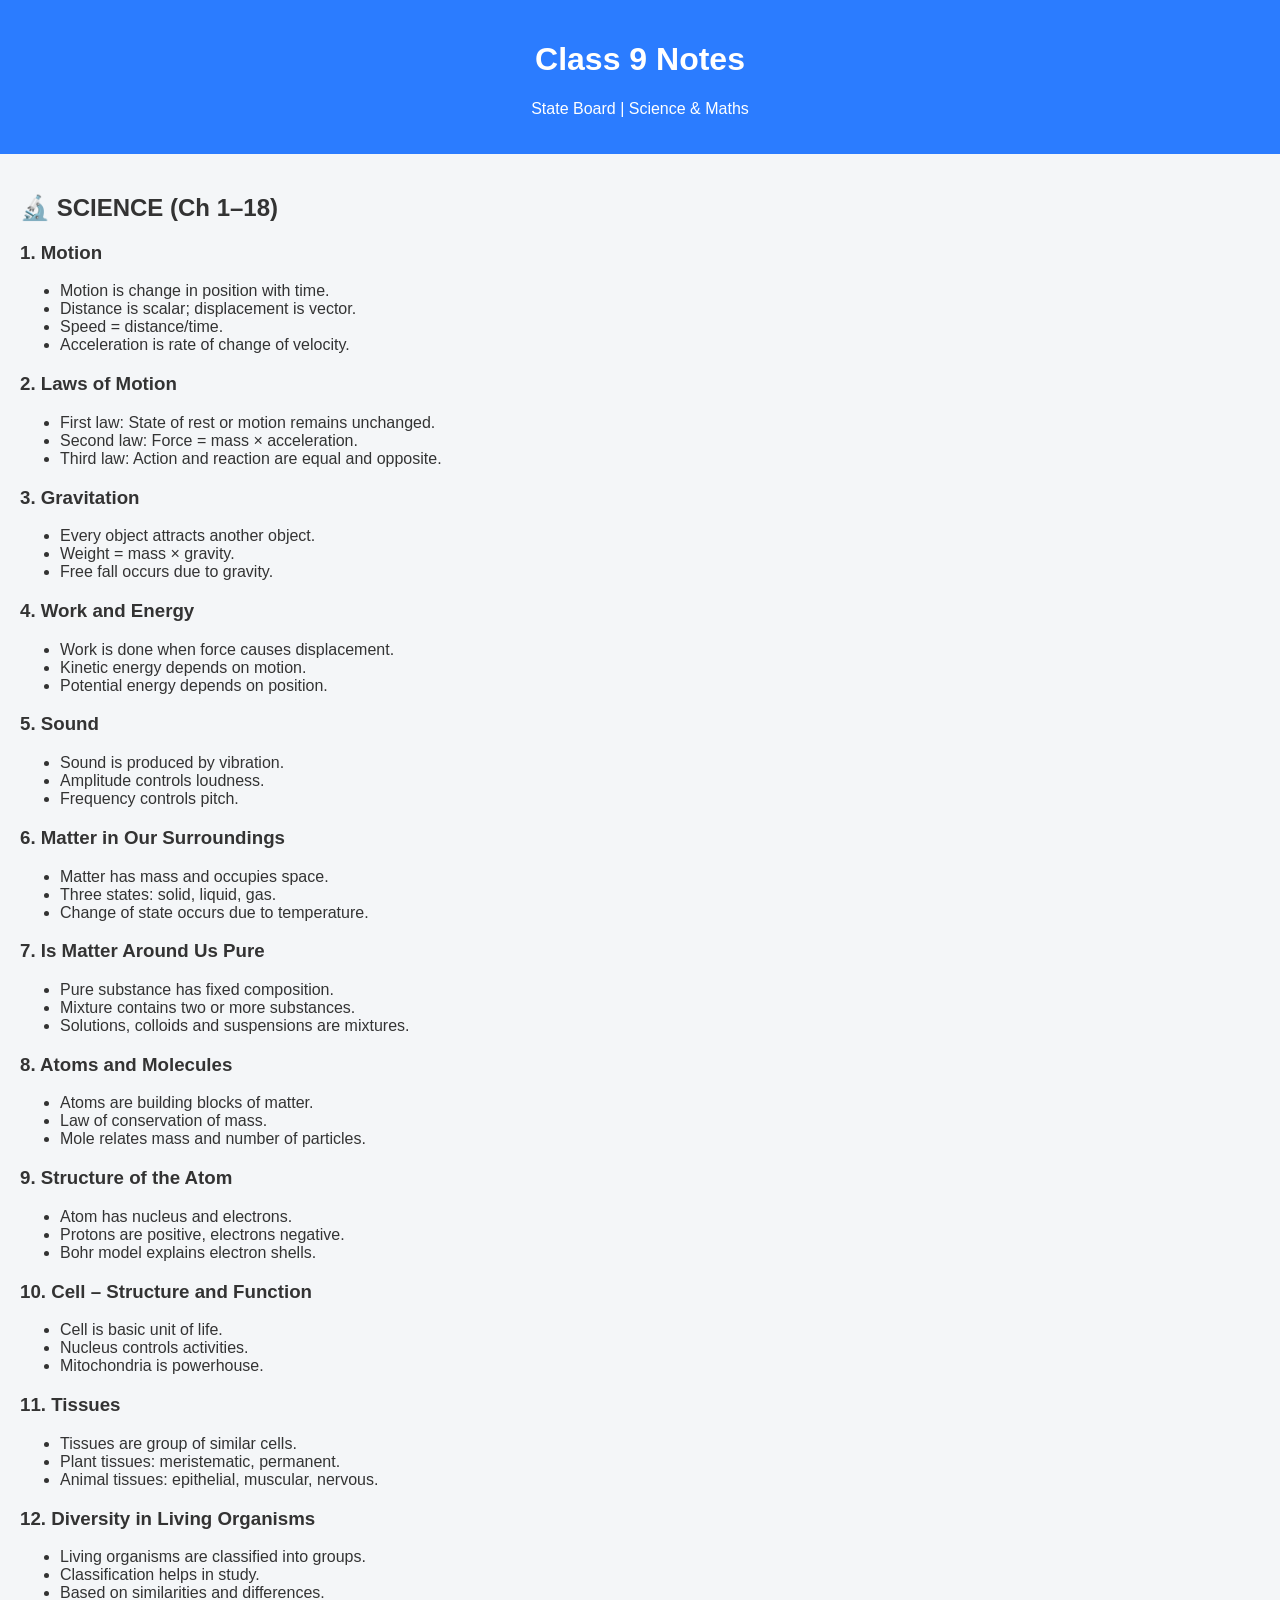
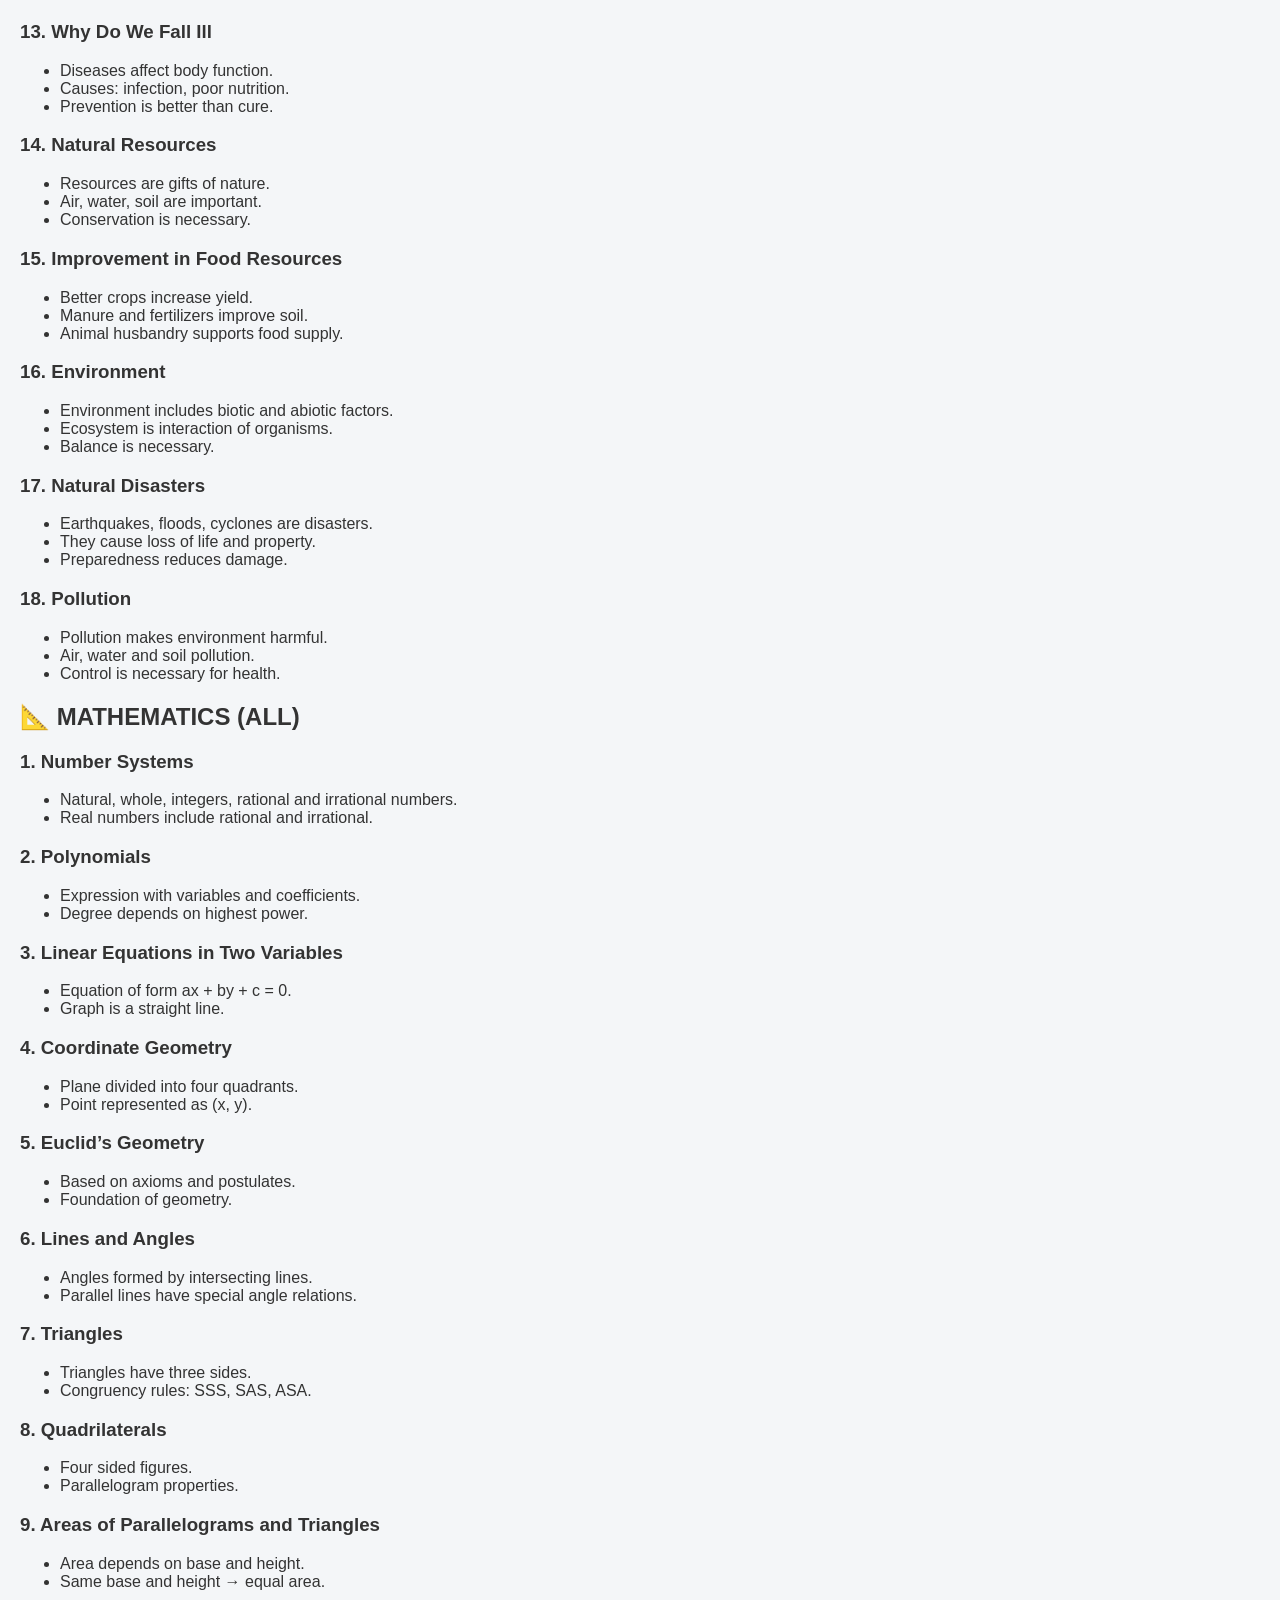
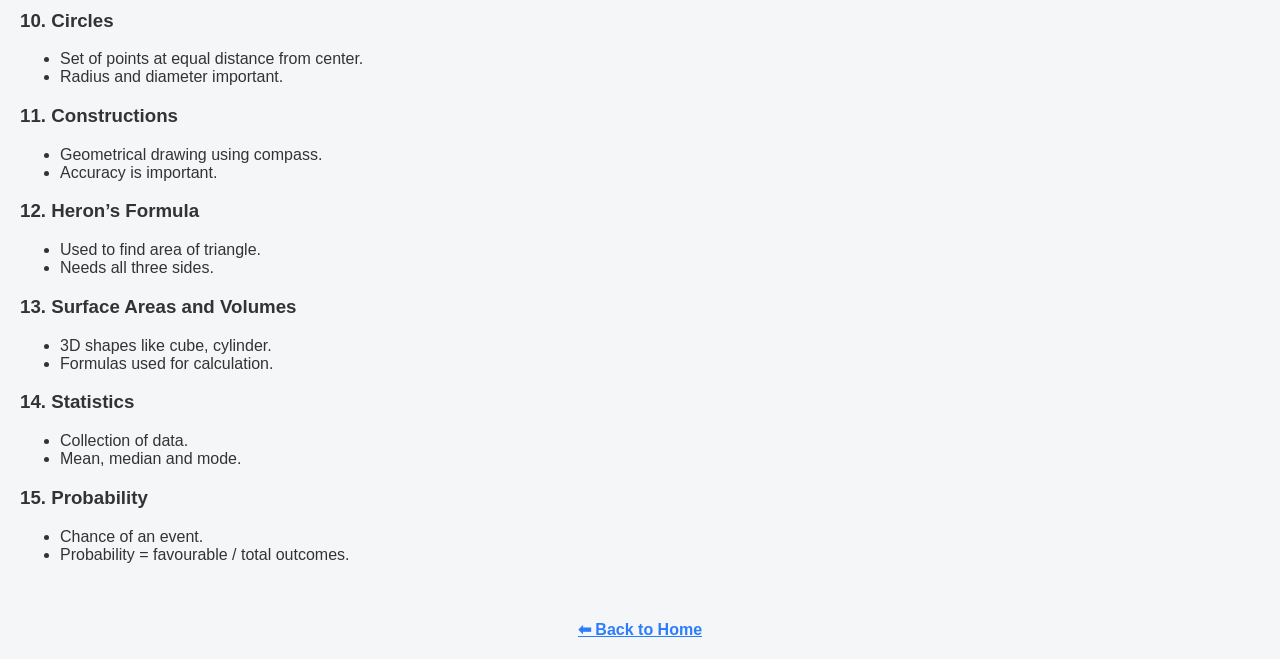
==== notes.html @ e1ae50cf "Create notes.html" ====
<!DOCTYPE html>
<html lang="en">
<head>
<meta charset="UTF-8">
<title>Class 9 Notes</title>
<link rel="stylesheet" href="style.css">
</head>

<body>
<header>
  <h1>Class 9 Notes</h1>
  <p>State Board | Science & Maths</p>
</header>

<main style="padding:20px; text-align:left;">

<!-- ================= SCIENCE ================= -->
<h2>🔬 SCIENCE (Ch 1–18)</h2>

<h3>1. Motion</h3>
<ul>
<li>Motion is change in position with time.</li>
<li>Distance is scalar; displacement is vector.</li>
<li>Speed = distance/time.</li>
<li>Acceleration is rate of change of velocity.</li>
</ul>

<h3>2. Laws of Motion</h3>
<ul>
<li>First law: State of rest or motion remains unchanged.</li>
<li>Second law: Force = mass × acceleration.</li>
<li>Third law: Action and reaction are equal and opposite.</li>
</ul>

<h3>3. Gravitation</h3>
<ul>
<li>Every object attracts another object.</li>
<li>Weight = mass × gravity.</li>
<li>Free fall occurs due to gravity.</li>
</ul>

<h3>4. Work and Energy</h3>
<ul>
<li>Work is done when force causes displacement.</li>
<li>Kinetic energy depends on motion.</li>
<li>Potential energy depends on position.</li>
</ul>

<h3>5. Sound</h3>
<ul>
<li>Sound is produced by vibration.</li>
<li>Amplitude controls loudness.</li>
<li>Frequency controls pitch.</li>
</ul>

<h3>6. Matter in Our Surroundings</h3>
<ul>
<li>Matter has mass and occupies space.</li>
<li>Three states: solid, liquid, gas.</li>
<li>Change of state occurs due to temperature.</li>
</ul>

<h3>7. Is Matter Around Us Pure</h3>
<ul>
<li>Pure substance has fixed composition.</li>
<li>Mixture contains two or more substances.</li>
<li>Solutions, colloids and suspensions are mixtures.</li>
</ul>

<h3>8. Atoms and Molecules</h3>
<ul>
<li>Atoms are building blocks of matter.</li>
<li>Law of conservation of mass.</li>
<li>Mole relates mass and number of particles.</li>
</ul>

<h3>9. Structure of the Atom</h3>
<ul>
<li>Atom has nucleus and electrons.</li>
<li>Protons are positive, electrons negative.</li>
<li>Bohr model explains electron shells.</li>
</ul>

<h3>10. Cell – Structure and Function</h3>
<ul>
<li>Cell is basic unit of life.</li>
<li>Nucleus controls activities.</li>
<li>Mitochondria is powerhouse.</li>
</ul>

<h3>11. Tissues</h3>
<ul>
<li>Tissues are group of similar cells.</li>
<li>Plant tissues: meristematic, permanent.</li>
<li>Animal tissues: epithelial, muscular, nervous.</li>
</ul>

<h3>12. Diversity in Living Organisms</h3>
<ul>
<li>Living organisms are classified into groups.</li>
<li>Classification helps in study.</li>
<li>Based on similarities and differences.</li>
</ul>

<h3>13. Why Do We Fall Ill</h3>
<ul>
<li>Diseases affect body function.</li>
<li>Causes: infection, poor nutrition.</li>
<li>Prevention is better than cure.</li>
</ul>

<h3>14. Natural Resources</h3>
<ul>
<li>Resources are gifts of nature.</li>
<li>Air, water, soil are important.</li>
<li>Conservation is necessary.</li>
</ul>

<h3>15. Improvement in Food Resources</h3>
<ul>
<li>Better crops increase yield.</li>
<li>Manure and fertilizers improve soil.</li>
<li>Animal husbandry supports food supply.</li>
</ul>

<h3>16. Environment</h3>
<ul>
<li>Environment includes biotic and abiotic factors.</li>
<li>Ecosystem is interaction of organisms.</li>
<li>Balance is necessary.</li>
</ul>

<h3>17. Natural Disasters</h3>
<ul>
<li>Earthquakes, floods, cyclones are disasters.</li>
<li>They cause loss of life and property.</li>
<li>Preparedness reduces damage.</li>
</ul>

<h3>18. Pollution</h3>
<ul>
<li>Pollution makes environment harmful.</li>
<li>Air, water and soil pollution.</li>
<li>Control is necessary for health.</li>
</ul>

<!-- ================= MATHS ================= -->
<h2>📐 MATHEMATICS (ALL)</h2>

<h3>1. Number Systems</h3>
<ul>
<li>Natural, whole, integers, rational and irrational numbers.</li>
<li>Real numbers include rational and irrational.</li>
</ul>

<h3>2. Polynomials</h3>
<ul>
<li>Expression with variables and coefficients.</li>
<li>Degree depends on highest power.</li>
</ul>

<h3>3. Linear Equations in Two Variables</h3>
<ul>
<li>Equation of form ax + by + c = 0.</li>
<li>Graph is a straight line.</li>
</ul>

<h3>4. Coordinate Geometry</h3>
<ul>
<li>Plane divided into four quadrants.</li>
<li>Point represented as (x, y).</li>
</ul>

<h3>5. Euclid’s Geometry</h3>
<ul>
<li>Based on axioms and postulates.</li>
<li>Foundation of geometry.</li>
</ul>

<h3>6. Lines and Angles</h3>
<ul>
<li>Angles formed by intersecting lines.</li>
<li>Parallel lines have special angle relations.</li>
</ul>

<h3>7. Triangles</h3>
<ul>
<li>Triangles have three sides.</li>
<li>Congruency rules: SSS, SAS, ASA.</li>
</ul>

<h3>8. Quadrilaterals</h3>
<ul>
<li>Four sided figures.</li>
<li>Parallelogram properties.</li>
</ul>

<h3>9. Areas of Parallelograms and Triangles</h3>
<ul>
<li>Area depends on base and height.</li>
<li>Same base and height → equal area.</li>
</ul>

<h3>10. Circles</h3>
<ul>
<li>Set of points at equal distance from center.</li>
<li>Radius and diameter important.</li>
</ul>

<h3>11. Constructions</h3>
<ul>
<li>Geometrical drawing using compass.</li>
<li>Accuracy is important.</li>
</ul>

<h3>12. Heron’s Formula</h3>
<ul>
<li>Used to find area of triangle.</li>
<li>Needs all three sides.</li>
</ul>

<h3>13. Surface Areas and Volumes</h3>
<ul>
<li>3D shapes like cube, cylinder.</li>
<li>Formulas used for calculation.</li>
</ul>

<h3>14. Statistics</h3>
<ul>
<li>Collection of data.</li>
<li>Mean, median and mode.</li>
</ul>

<h3>15. Probability</h3>
<ul>
<li>Chance of an event.</li>
<li>Probability = favourable / total outcomes.</li>
</ul>

</main>

<a href="index.html" style="display:block;text-align:center;margin:20px;font-weight:bold;color:#2b7cff;">
⬅ Back to Home
</a>

</body>
                                                 </html>
---- style.css ----
body {
  margin: 0;
  font-family: Arial, sans-serif;
  background: #f4f6f8;
  color: #333;
  text-align: center;
}

header {
  background: #2b7cff;
  color: white;
  padding: 20px;
}

.menu {
  display: grid;
  grid-template-columns: 1fr 1fr;
  gap: 15px;
  padding: 20px;
}

.menu a {
  background: white;
  padding: 20px;
  text-decoration: none;
  color: #2b7cff;
  font-size: 18px;
  border-radius: 10px;
  box-shadow: 0 4px 8px rgba(0,0,0,0.1);
}
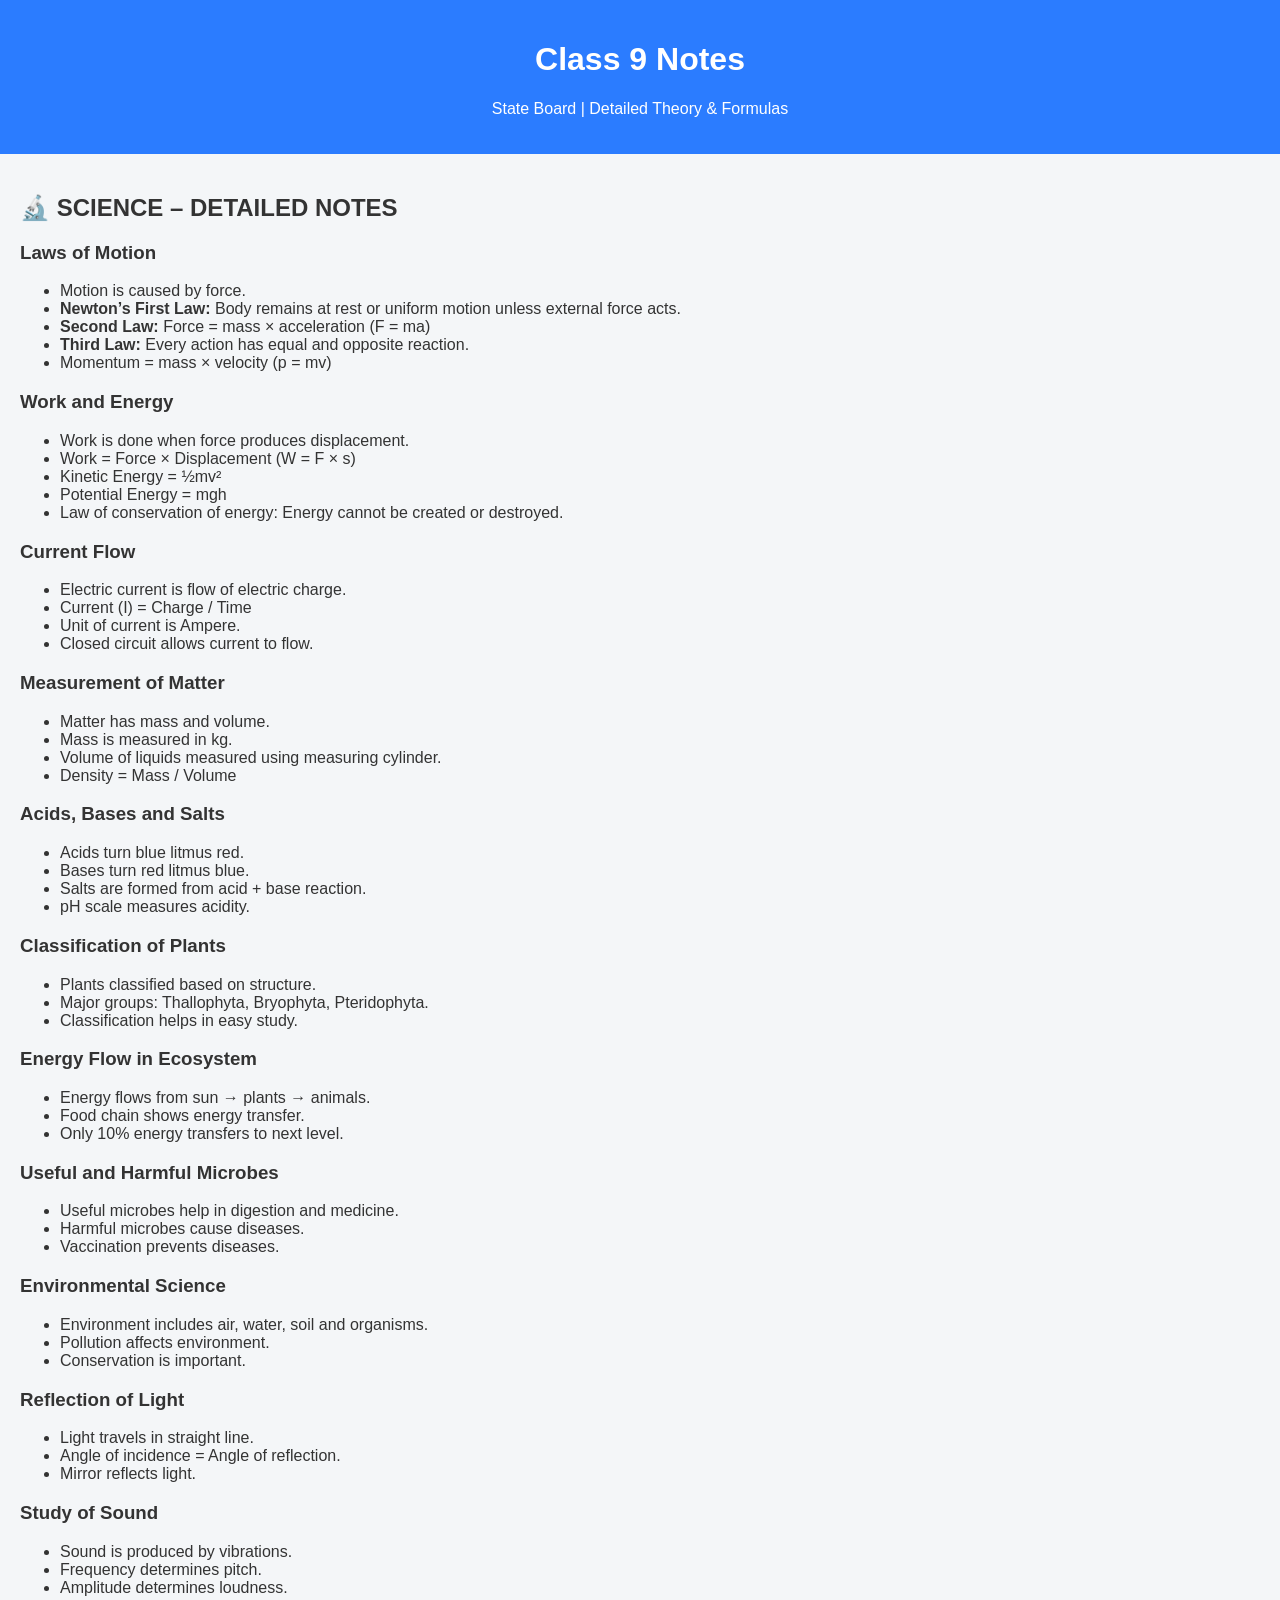
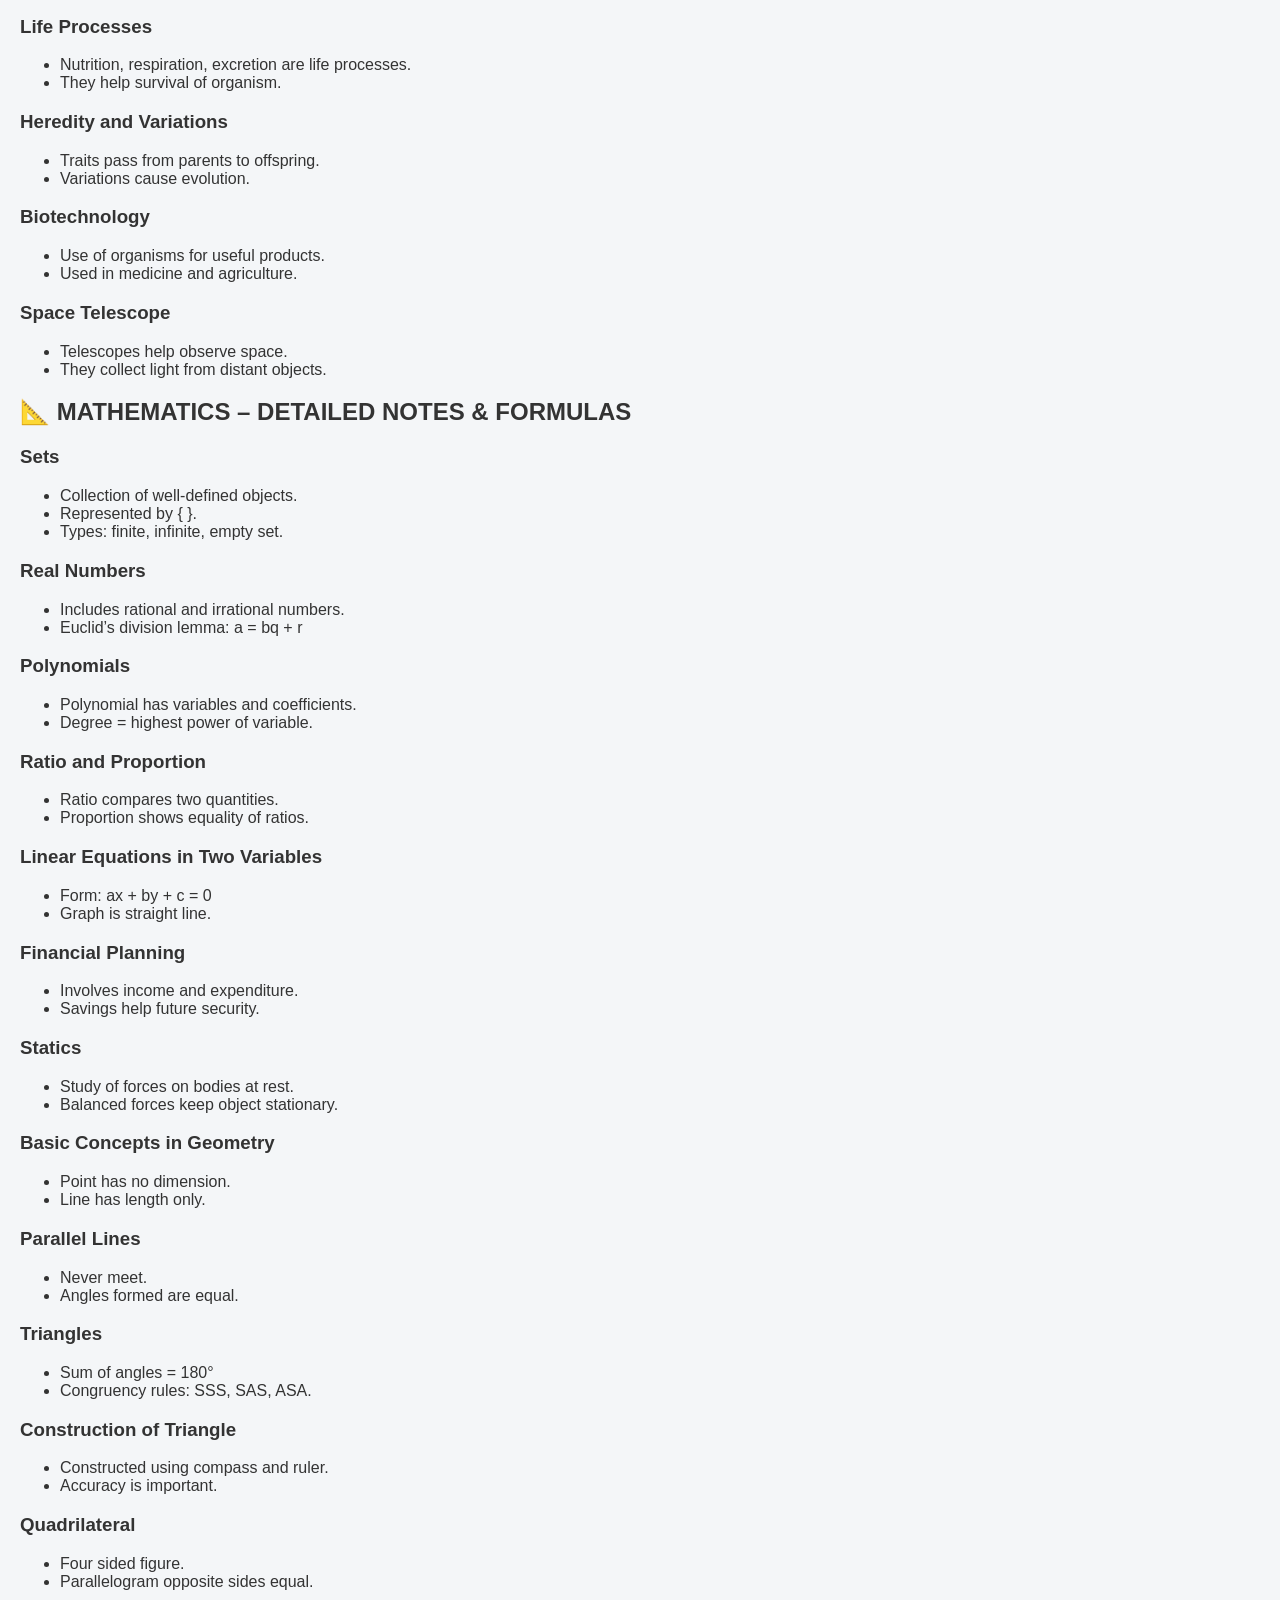
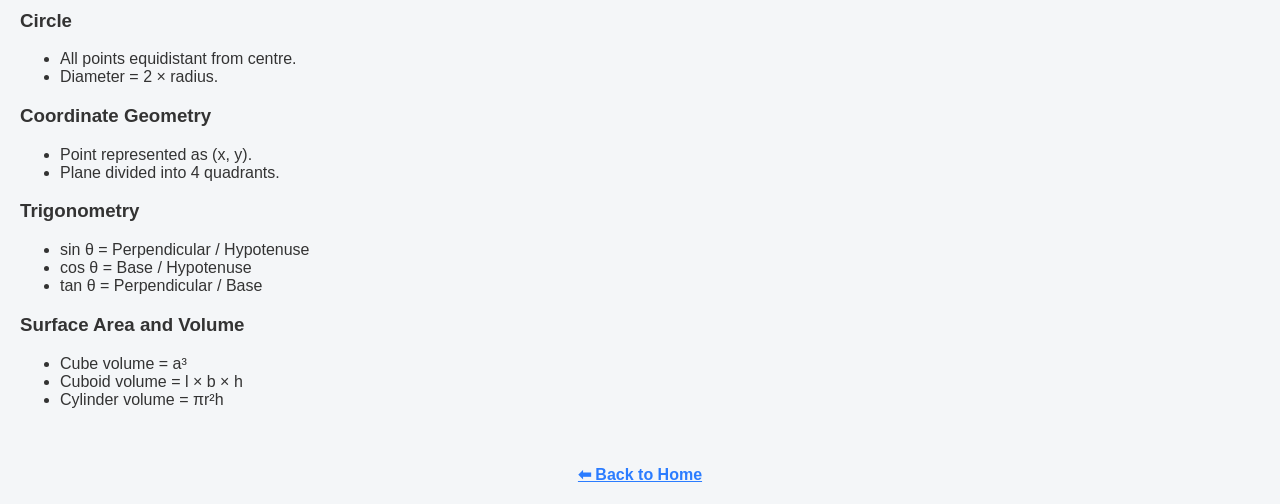
==== commit 711ee4c3: "Update class notes with detailed sections" ====
--- a/notes.html
+++ b/notes.html
@@ -2,239 +2,229 @@
 <html lang="en">
 <head>
 <meta charset="UTF-8">
-<title>Class 9 Notes</title>
+<title>Class 9 Detailed Notes</title>
 <link rel="stylesheet" href="style.css">
 </head>
 
 <body>
 <header>
   <h1>Class 9 Notes</h1>
-  <p>State Board | Science & Maths</p>
+  <p>State Board | Detailed Theory & Formulas</p>
 </header>
 
-<main style="padding:20px; text-align:left;">
+<main style="padding:20px;text-align:left;">
 
 <!-- ================= SCIENCE ================= -->
-<h2>🔬 SCIENCE (Ch 1–18)</h2>
-
-<h3>1. Motion</h3>
-<ul>
-<li>Motion is change in position with time.</li>
-<li>Distance is scalar; displacement is vector.</li>
-<li>Speed = distance/time.</li>
-<li>Acceleration is rate of change of velocity.</li>
-</ul>
-
-<h3>2. Laws of Motion</h3>
-<ul>
-<li>First law: State of rest or motion remains unchanged.</li>
-<li>Second law: Force = mass × acceleration.</li>
-<li>Third law: Action and reaction are equal and opposite.</li>
-</ul>
-
-<h3>3. Gravitation</h3>
-<ul>
-<li>Every object attracts another object.</li>
-<li>Weight = mass × gravity.</li>
-<li>Free fall occurs due to gravity.</li>
-</ul>
-
-<h3>4. Work and Energy</h3>
-<ul>
-<li>Work is done when force causes displacement.</li>
-<li>Kinetic energy depends on motion.</li>
-<li>Potential energy depends on position.</li>
-</ul>
-
-<h3>5. Sound</h3>
-<ul>
-<li>Sound is produced by vibration.</li>
-<li>Amplitude controls loudness.</li>
-<li>Frequency controls pitch.</li>
-</ul>
-
-<h3>6. Matter in Our Surroundings</h3>
-<ul>
-<li>Matter has mass and occupies space.</li>
-<li>Three states: solid, liquid, gas.</li>
-<li>Change of state occurs due to temperature.</li>
-</ul>
-
-<h3>7. Is Matter Around Us Pure</h3>
-<ul>
-<li>Pure substance has fixed composition.</li>
-<li>Mixture contains two or more substances.</li>
-<li>Solutions, colloids and suspensions are mixtures.</li>
-</ul>
-
-<h3>8. Atoms and Molecules</h3>
-<ul>
-<li>Atoms are building blocks of matter.</li>
-<li>Law of conservation of mass.</li>
-<li>Mole relates mass and number of particles.</li>
-</ul>
-
-<h3>9. Structure of the Atom</h3>
-<ul>
-<li>Atom has nucleus and electrons.</li>
-<li>Protons are positive, electrons negative.</li>
-<li>Bohr model explains electron shells.</li>
-</ul>
-
-<h3>10. Cell – Structure and Function</h3>
-<ul>
-<li>Cell is basic unit of life.</li>
-<li>Nucleus controls activities.</li>
-<li>Mitochondria is powerhouse.</li>
-</ul>
-
-<h3>11. Tissues</h3>
-<ul>
-<li>Tissues are group of similar cells.</li>
-<li>Plant tissues: meristematic, permanent.</li>
-<li>Animal tissues: epithelial, muscular, nervous.</li>
-</ul>
-
-<h3>12. Diversity in Living Organisms</h3>
-<ul>
-<li>Living organisms are classified into groups.</li>
-<li>Classification helps in study.</li>
-<li>Based on similarities and differences.</li>
-</ul>
-
-<h3>13. Why Do We Fall Ill</h3>
-<ul>
-<li>Diseases affect body function.</li>
-<li>Causes: infection, poor nutrition.</li>
-<li>Prevention is better than cure.</li>
-</ul>
-
-<h3>14. Natural Resources</h3>
-<ul>
-<li>Resources are gifts of nature.</li>
-<li>Air, water, soil are important.</li>
-<li>Conservation is necessary.</li>
-</ul>
-
-<h3>15. Improvement in Food Resources</h3>
-<ul>
-<li>Better crops increase yield.</li>
-<li>Manure and fertilizers improve soil.</li>
-<li>Animal husbandry supports food supply.</li>
-</ul>
-
-<h3>16. Environment</h3>
-<ul>
-<li>Environment includes biotic and abiotic factors.</li>
-<li>Ecosystem is interaction of organisms.</li>
-<li>Balance is necessary.</li>
-</ul>
-
-<h3>17. Natural Disasters</h3>
-<ul>
-<li>Earthquakes, floods, cyclones are disasters.</li>
-<li>They cause loss of life and property.</li>
-<li>Preparedness reduces damage.</li>
-</ul>
-
-<h3>18. Pollution</h3>
-<ul>
-<li>Pollution makes environment harmful.</li>
-<li>Air, water and soil pollution.</li>
-<li>Control is necessary for health.</li>
+<h2>🔬 SCIENCE – DETAILED NOTES</h2>
+
+<h3>Laws of Motion</h3>
+<ul>
+<li>Motion is caused by force.</li>
+<li><b>Newton’s First Law:</b> Body remains at rest or uniform motion unless external force acts.</li>
+<li><b>Second Law:</b> Force = mass × acceleration (F = ma)</li>
+<li><b>Third Law:</b> Every action has equal and opposite reaction.</li>
+<li>Momentum = mass × velocity (p = mv)</li>
+</ul>
+
+<h3>Work and Energy</h3>
+<ul>
+<li>Work is done when force produces displacement.</li>
+<li>Work = Force × Displacement (W = F × s)</li>
+<li>Kinetic Energy = ½mv²</li>
+<li>Potential Energy = mgh</li>
+<li>Law of conservation of energy: Energy cannot be created or destroyed.</li>
+</ul>
+
+<h3>Current Flow</h3>
+<ul>
+<li>Electric current is flow of electric charge.</li>
+<li>Current (I) = Charge / Time</li>
+<li>Unit of current is Ampere.</li>
+<li>Closed circuit allows current to flow.</li>
+</ul>
+
+<h3>Measurement of Matter</h3>
+<ul>
+<li>Matter has mass and volume.</li>
+<li>Mass is measured in kg.</li>
+<li>Volume of liquids measured using measuring cylinder.</li>
+<li>Density = Mass / Volume</li>
+</ul>
+
+<h3>Acids, Bases and Salts</h3>
+<ul>
+<li>Acids turn blue litmus red.</li>
+<li>Bases turn red litmus blue.</li>
+<li>Salts are formed from acid + base reaction.</li>
+<li>pH scale measures acidity.</li>
+</ul>
+
+<h3>Classification of Plants</h3>
+<ul>
+<li>Plants classified based on structure.</li>
+<li>Major groups: Thallophyta, Bryophyta, Pteridophyta.</li>
+<li>Classification helps in easy study.</li>
+</ul>
+
+<h3>Energy Flow in Ecosystem</h3>
+<ul>
+<li>Energy flows from sun → plants → animals.</li>
+<li>Food chain shows energy transfer.</li>
+<li>Only 10% energy transfers to next level.</li>
+</ul>
+
+<h3>Useful and Harmful Microbes</h3>
+<ul>
+<li>Useful microbes help in digestion and medicine.</li>
+<li>Harmful microbes cause diseases.</li>
+<li>Vaccination prevents diseases.</li>
+</ul>
+
+<h3>Environmental Science</h3>
+<ul>
+<li>Environment includes air, water, soil and organisms.</li>
+<li>Pollution affects environment.</li>
+<li>Conservation is important.</li>
+</ul>
+
+<h3>Reflection of Light</h3>
+<ul>
+<li>Light travels in straight line.</li>
+<li>Angle of incidence = Angle of reflection.</li>
+<li>Mirror reflects light.</li>
+</ul>
+
+<h3>Study of Sound</h3>
+<ul>
+<li>Sound is produced by vibrations.</li>
+<li>Frequency determines pitch.</li>
+<li>Amplitude determines loudness.</li>
+</ul>
+
+<h3>Life Processes</h3>
+<ul>
+<li>Nutrition, respiration, excretion are life processes.</li>
+<li>They help survival of organism.</li>
+</ul>
+
+<h3>Heredity and Variations</h3>
+<ul>
+<li>Traits pass from parents to offspring.</li>
+<li>Variations cause evolution.</li>
+</ul>
+
+<h3>Biotechnology</h3>
+<ul>
+<li>Use of organisms for useful products.</li>
+<li>Used in medicine and agriculture.</li>
+</ul>
+
+<h3>Space Telescope</h3>
+<ul>
+<li>Telescopes help observe space.</li>
+<li>They collect light from distant objects.</li>
 </ul>
 
 <!-- ================= MATHS ================= -->
-<h2>📐 MATHEMATICS (ALL)</h2>
-
-<h3>1. Number Systems</h3>
-<ul>
-<li>Natural, whole, integers, rational and irrational numbers.</li>
-<li>Real numbers include rational and irrational.</li>
-</ul>
-
-<h3>2. Polynomials</h3>
-<ul>
-<li>Expression with variables and coefficients.</li>
-<li>Degree depends on highest power.</li>
-</ul>
-
-<h3>3. Linear Equations in Two Variables</h3>
-<ul>
-<li>Equation of form ax + by + c = 0.</li>
-<li>Graph is a straight line.</li>
-</ul>
-
-<h3>4. Coordinate Geometry</h3>
-<ul>
-<li>Plane divided into four quadrants.</li>
+<h2>📐 MATHEMATICS – DETAILED NOTES & FORMULAS</h2>
+
+<h3>Sets</h3>
+<ul>
+<li>Collection of well-defined objects.</li>
+<li>Represented by { }.</li>
+<li>Types: finite, infinite, empty set.</li>
+</ul>
+
+<h3>Real Numbers</h3>
+<ul>
+<li>Includes rational and irrational numbers.</li>
+<li>Euclid’s division lemma: a = bq + r</li>
+</ul>
+
+<h3>Polynomials</h3>
+<ul>
+<li>Polynomial has variables and coefficients.</li>
+<li>Degree = highest power of variable.</li>
+</ul>
+
+<h3>Ratio and Proportion</h3>
+<ul>
+<li>Ratio compares two quantities.</li>
+<li>Proportion shows equality of ratios.</li>
+</ul>
+
+<h3>Linear Equations in Two Variables</h3>
+<ul>
+<li>Form: ax + by + c = 0</li>
+<li>Graph is straight line.</li>
+</ul>
+
+<h3>Financial Planning</h3>
+<ul>
+<li>Involves income and expenditure.</li>
+<li>Savings help future security.</li>
+</ul>
+
+<h3>Statics</h3>
+<ul>
+<li>Study of forces on bodies at rest.</li>
+<li>Balanced forces keep object stationary.</li>
+</ul>
+
+<h3>Basic Concepts in Geometry</h3>
+<ul>
+<li>Point has no dimension.</li>
+<li>Line has length only.</li>
+</ul>
+
+<h3>Parallel Lines</h3>
+<ul>
+<li>Never meet.</li>
+<li>Angles formed are equal.</li>
+</ul>
+
+<h3>Triangles</h3>
+<ul>
+<li>Sum of angles = 180°</li>
+<li>Congruency rules: SSS, SAS, ASA.</li>
+</ul>
+
+<h3>Construction of Triangle</h3>
+<ul>
+<li>Constructed using compass and ruler.</li>
+<li>Accuracy is important.</li>
+</ul>
+
+<h3>Quadrilateral</h3>
+<ul>
+<li>Four sided figure.</li>
+<li>Parallelogram opposite sides equal.</li>
+</ul>
+
+<h3>Circle</h3>
+<ul>
+<li>All points equidistant from centre.</li>
+<li>Diameter = 2 × radius.</li>
+</ul>
+
+<h3>Coordinate Geometry</h3>
+<ul>
 <li>Point represented as (x, y).</li>
-</ul>
-
-<h3>5. Euclid’s Geometry</h3>
-<ul>
-<li>Based on axioms and postulates.</li>
-<li>Foundation of geometry.</li>
-</ul>
-
-<h3>6. Lines and Angles</h3>
-<ul>
-<li>Angles formed by intersecting lines.</li>
-<li>Parallel lines have special angle relations.</li>
-</ul>
-
-<h3>7. Triangles</h3>
-<ul>
-<li>Triangles have three sides.</li>
-<li>Congruency rules: SSS, SAS, ASA.</li>
-</ul>
-
-<h3>8. Quadrilaterals</h3>
-<ul>
-<li>Four sided figures.</li>
-<li>Parallelogram properties.</li>
-</ul>
-
-<h3>9. Areas of Parallelograms and Triangles</h3>
-<ul>
-<li>Area depends on base and height.</li>
-<li>Same base and height → equal area.</li>
-</ul>
-
-<h3>10. Circles</h3>
-<ul>
-<li>Set of points at equal distance from center.</li>
-<li>Radius and diameter important.</li>
-</ul>
-
-<h3>11. Constructions</h3>
-<ul>
-<li>Geometrical drawing using compass.</li>
-<li>Accuracy is important.</li>
-</ul>
-
-<h3>12. Heron’s Formula</h3>
-<ul>
-<li>Used to find area of triangle.</li>
-<li>Needs all three sides.</li>
-</ul>
-
-<h3>13. Surface Areas and Volumes</h3>
-<ul>
-<li>3D shapes like cube, cylinder.</li>
-<li>Formulas used for calculation.</li>
-</ul>
-
-<h3>14. Statistics</h3>
-<ul>
-<li>Collection of data.</li>
-<li>Mean, median and mode.</li>
-</ul>
-
-<h3>15. Probability</h3>
-<ul>
-<li>Chance of an event.</li>
-<li>Probability = favourable / total outcomes.</li>
+<li>Plane divided into 4 quadrants.</li>
+</ul>
+
+<h3>Trigonometry</h3>
+<ul>
+<li>sin θ = Perpendicular / Hypotenuse</li>
+<li>cos θ = Base / Hypotenuse</li>
+<li>tan θ = Perpendicular / Base</li>
+</ul>
+
+<h3>Surface Area and Volume</h3>
+<ul>
+<li>Cube volume = a³</li>
+<li>Cuboid volume = l × b × h</li>
+<li>Cylinder volume = πr²h</li>
 </ul>
 
 </main>
@@ -244,4 +234,4 @@
 </a>
 
 </body>
-                                                 </html> 
+  </html>
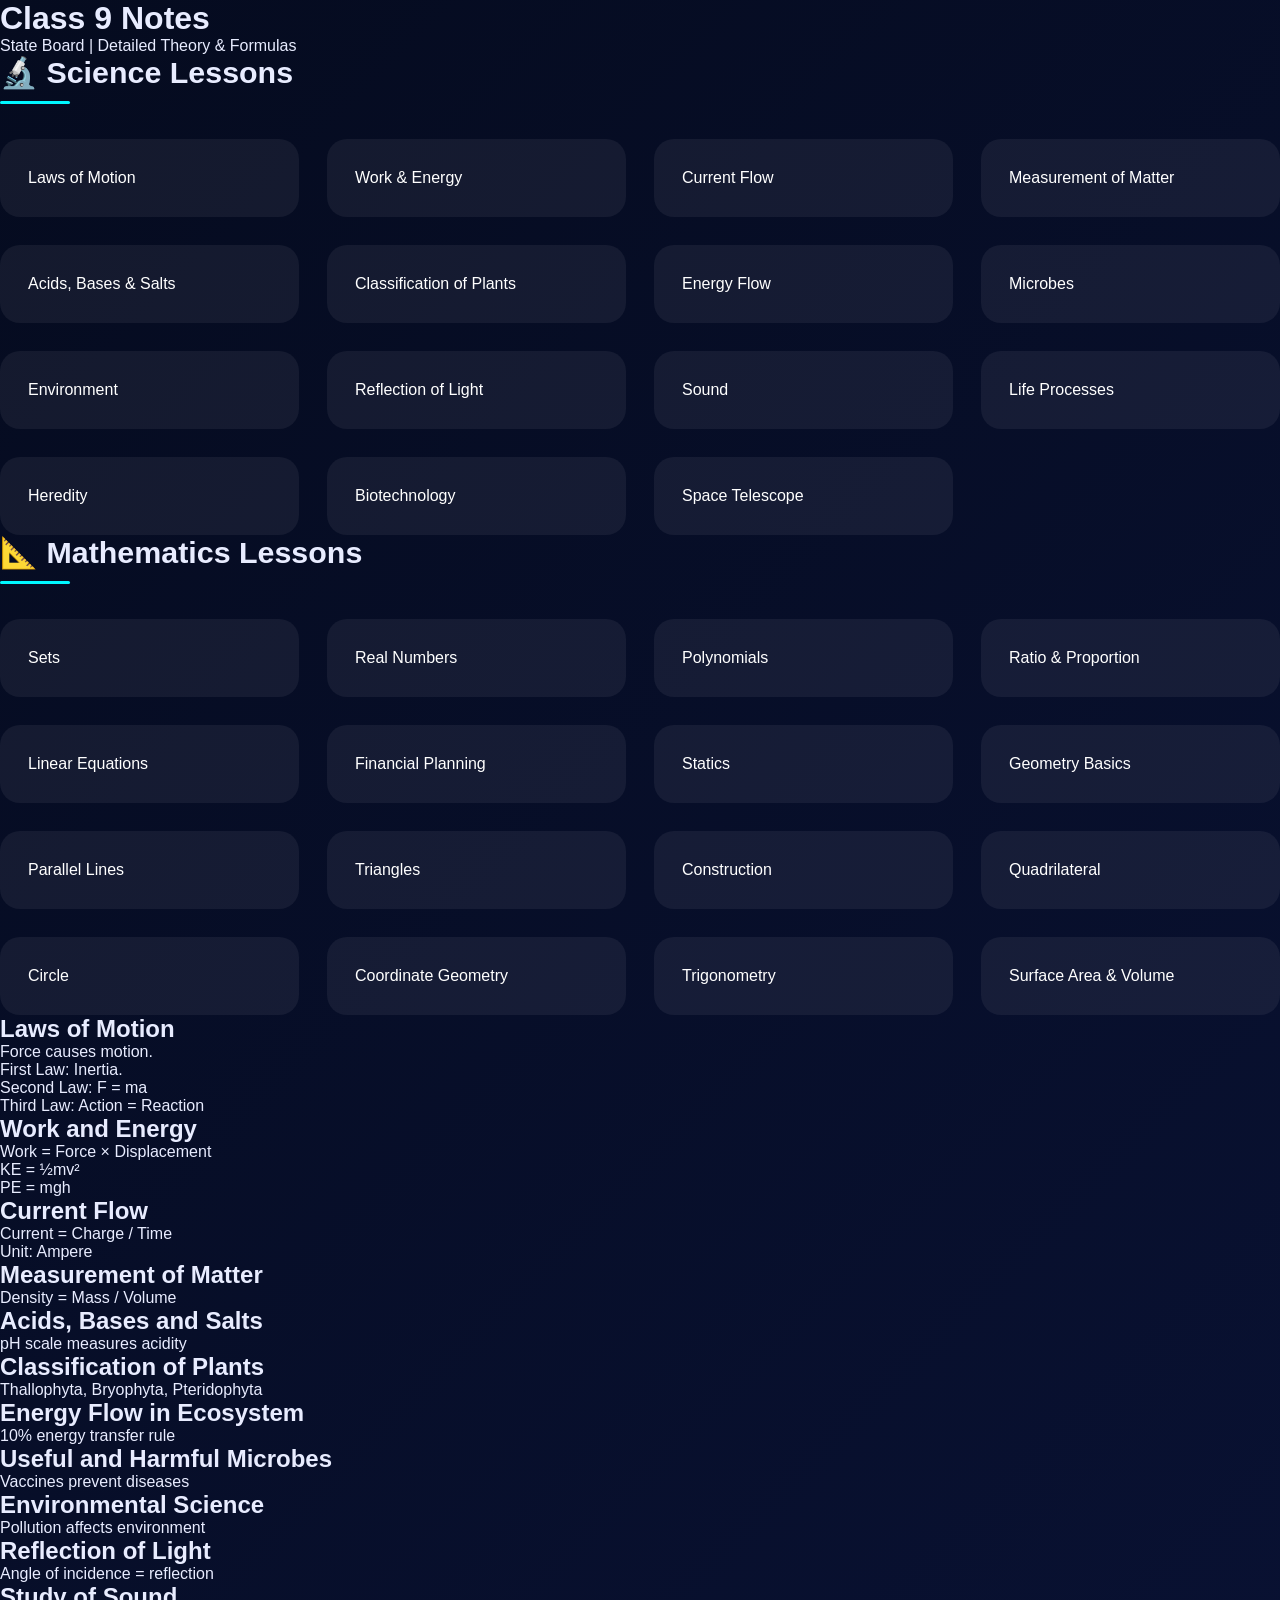
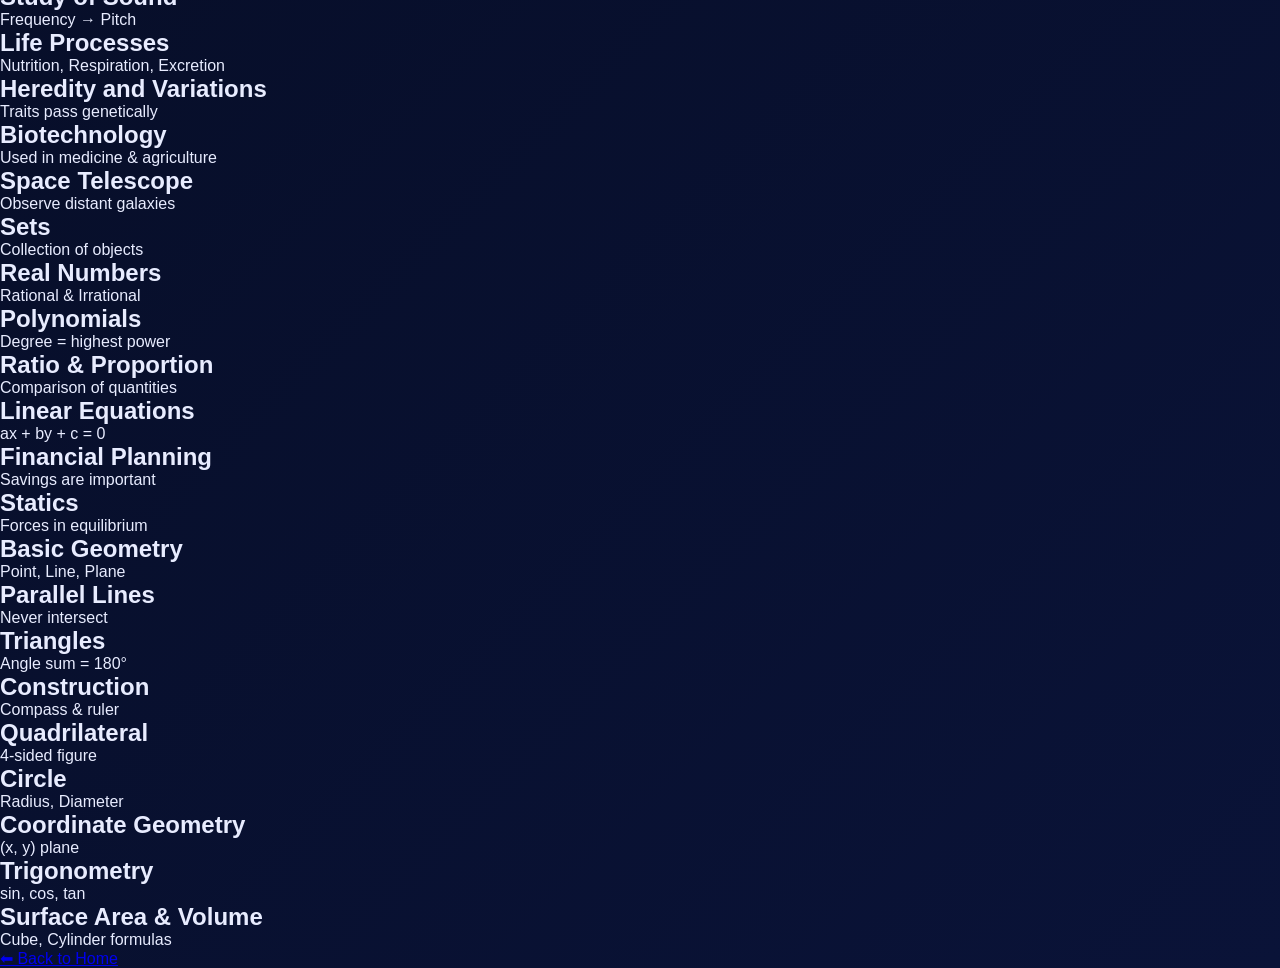
==== commit faeeef79: "Refactor Class 9 Notes structure and headings Updated the structure and headings of the notes, impro" ====
--- a/notes.html
+++ b/notes.html
@@ -1,237 +1,199 @@
 <!DOCTYPE html>
 <html lang="en">
 <head>
-<meta charset="UTF-8">
-<title>Class 9 Detailed Notes</title>
-<link rel="stylesheet" href="style.css">
+  <meta charset="UTF-8">
+  <title>Class 9 Notes</title>
+  <link rel="stylesheet" href="style.css">
 </head>
 
 <body>
+
 <header>
   <h1>Class 9 Notes</h1>
   <p>State Board | Detailed Theory & Formulas</p>
 </header>
 
-<main style="padding:20px;text-align:left;">
+<main>
 
-<!-- ================= SCIENCE ================= -->
-<h2>🔬 SCIENCE – DETAILED NOTES</h2>
+<!-- ================= LESSON BUTTONS ================= -->
 
-<h3>Laws of Motion</h3>
+<h2 class="section-title">🔬 Science Lessons</h2>
+
+<div class="card-grid">
+  <a href="#motion" class="card">Laws of Motion</a>
+  <a href="#energy" class="card">Work & Energy</a>
+  <a href="#current" class="card">Current Flow</a>
+  <a href="#matter" class="card">Measurement of Matter</a>
+  <a href="#acids" class="card">Acids, Bases & Salts</a>
+  <a href="#plants" class="card">Classification of Plants</a>
+  <a href="#ecosystem" class="card">Energy Flow</a>
+  <a href="#microbes" class="card">Microbes</a>
+  <a href="#environment" class="card">Environment</a>
+  <a href="#light" class="card">Reflection of Light</a>
+  <a href="#sound" class="card">Sound</a>
+  <a href="#life" class="card">Life Processes</a>
+  <a href="#heredity" class="card">Heredity</a>
+  <a href="#bio" class="card">Biotechnology</a>
+  <a href="#space" class="card">Space Telescope</a>
+</div>
+
+<h2 class="section-title">📐 Mathematics Lessons</h2>
+
+<div class="card-grid">
+  <a href="#sets" class="card">Sets</a>
+  <a href="#real" class="card">Real Numbers</a>
+  <a href="#poly" class="card">Polynomials</a>
+  <a href="#ratio" class="card">Ratio & Proportion</a>
+  <a href="#linear" class="card">Linear Equations</a>
+  <a href="#finance" class="card">Financial Planning</a>
+  <a href="#statics" class="card">Statics</a>
+  <a href="#geometry" class="card">Geometry Basics</a>
+  <a href="#parallel" class="card">Parallel Lines</a>
+  <a href="#triangles" class="card">Triangles</a>
+  <a href="#construction" class="card">Construction</a>
+  <a href="#quad" class="card">Quadrilateral</a>
+  <a href="#circle" class="card">Circle</a>
+  <a href="#coordinate" class="card">Coordinate Geometry</a>
+  <a href="#trigo" class="card">Trigonometry</a>
+  <a href="#volume" class="card">Surface Area & Volume</a>
+</div>
+
+<!-- ================= SCIENCE CONTENT ================= -->
+
+<h2 id="motion">Laws of Motion</h2>
 <ul>
-<li>Motion is caused by force.</li>
-<li><b>Newton’s First Law:</b> Body remains at rest or uniform motion unless external force acts.</li>
-<li><b>Second Law:</b> Force = mass × acceleration (F = ma)</li>
-<li><b>Third Law:</b> Every action has equal and opposite reaction.</li>
-<li>Momentum = mass × velocity (p = mv)</li>
+  <li>Force causes motion.</li>
+  <li>First Law: Inertia.</li>
+  <li>Second Law: F = ma</li>
+  <li>Third Law: Action = Reaction</li>
 </ul>
 
-<h3>Work and Energy</h3>
+<h2 id="energy">Work and Energy</h2>
 <ul>
-<li>Work is done when force produces displacement.</li>
-<li>Work = Force × Displacement (W = F × s)</li>
-<li>Kinetic Energy = ½mv²</li>
-<li>Potential Energy = mgh</li>
-<li>Law of conservation of energy: Energy cannot be created or destroyed.</li>
+  <li>Work = Force × Displacement</li>
+  <li>KE = ½mv²</li>
+  <li>PE = mgh</li>
 </ul>
 
-<h3>Current Flow</h3>
+<h2 id="current">Current Flow</h2>
 <ul>
-<li>Electric current is flow of electric charge.</li>
-<li>Current (I) = Charge / Time</li>
-<li>Unit of current is Ampere.</li>
-<li>Closed circuit allows current to flow.</li>
+  <li>Current = Charge / Time</li>
+  <li>Unit: Ampere</li>
 </ul>
 
-<h3>Measurement of Matter</h3>
+<h2 id="matter">Measurement of Matter</h2>
 <ul>
-<li>Matter has mass and volume.</li>
-<li>Mass is measured in kg.</li>
-<li>Volume of liquids measured using measuring cylinder.</li>
-<li>Density = Mass / Volume</li>
+  <li>Density = Mass / Volume</li>
 </ul>
 
-<h3>Acids, Bases and Salts</h3>
+<h2 id="acids">Acids, Bases and Salts</h2>
 <ul>
-<li>Acids turn blue litmus red.</li>
-<li>Bases turn red litmus blue.</li>
-<li>Salts are formed from acid + base reaction.</li>
-<li>pH scale measures acidity.</li>
+  <li>pH scale measures acidity</li>
 </ul>
 
-<h3>Classification of Plants</h3>
+<h2 id="plants">Classification of Plants</h2>
 <ul>
-<li>Plants classified based on structure.</li>
-<li>Major groups: Thallophyta, Bryophyta, Pteridophyta.</li>
-<li>Classification helps in easy study.</li>
+  <li>Thallophyta, Bryophyta, Pteridophyta</li>
 </ul>
 
-<h3>Energy Flow in Ecosystem</h3>
+<h2 id="ecosystem">Energy Flow in Ecosystem</h2>
 <ul>
-<li>Energy flows from sun → plants → animals.</li>
-<li>Food chain shows energy transfer.</li>
-<li>Only 10% energy transfers to next level.</li>
+  <li>10% energy transfer rule</li>
 </ul>
 
-<h3>Useful and Harmful Microbes</h3>
+<h2 id="microbes">Useful and Harmful Microbes</h2>
 <ul>
-<li>Useful microbes help in digestion and medicine.</li>
-<li>Harmful microbes cause diseases.</li>
-<li>Vaccination prevents diseases.</li>
+  <li>Vaccines prevent diseases</li>
 </ul>
 
-<h3>Environmental Science</h3>
+<h2 id="environment">Environmental Science</h2>
 <ul>
-<li>Environment includes air, water, soil and organisms.</li>
-<li>Pollution affects environment.</li>
-<li>Conservation is important.</li>
+  <li>Pollution affects environment</li>
 </ul>
 
-<h3>Reflection of Light</h3>
+<h2 id="light">Reflection of Light</h2>
 <ul>
-<li>Light travels in straight line.</li>
-<li>Angle of incidence = Angle of reflection.</li>
-<li>Mirror reflects light.</li>
+  <li>Angle of incidence = reflection</li>
 </ul>
 
-<h3>Study of Sound</h3>
+<h2 id="sound">Study of Sound</h2>
 <ul>
-<li>Sound is produced by vibrations.</li>
-<li>Frequency determines pitch.</li>
-<li>Amplitude determines loudness.</li>
+  <li>Frequency → Pitch</li>
 </ul>
 
-<h3>Life Processes</h3>
+<h2 id="life">Life Processes</h2>
 <ul>
-<li>Nutrition, respiration, excretion are life processes.</li>
-<li>They help survival of organism.</li>
+  <li>Nutrition, Respiration, Excretion</li>
 </ul>
 
-<h3>Heredity and Variations</h3>
+<h2 id="heredity">Heredity and Variations</h2>
 <ul>
-<li>Traits pass from parents to offspring.</li>
-<li>Variations cause evolution.</li>
+  <li>Traits pass genetically</li>
 </ul>
 
-<h3>Biotechnology</h3>
+<h2 id="bio">Biotechnology</h2>
 <ul>
-<li>Use of organisms for useful products.</li>
-<li>Used in medicine and agriculture.</li>
+  <li>Used in medicine & agriculture</li>
 </ul>
 
-<h3>Space Telescope</h3>
+<h2 id="space">Space Telescope</h2>
 <ul>
-<li>Telescopes help observe space.</li>
-<li>They collect light from distant objects.</li>
+  <li>Observe distant galaxies</li>
 </ul>
 
-<!-- ================= MATHS ================= -->
-<h2>📐 MATHEMATICS – DETAILED NOTES & FORMULAS</h2>
+<!-- ================= MATHS CONTENT ================= -->
 
-<h3>Sets</h3>
-<ul>
-<li>Collection of well-defined objects.</li>
-<li>Represented by { }.</li>
-<li>Types: finite, infinite, empty set.</li>
-</ul>
+<h2 id="sets">Sets</h2>
+<ul><li>Collection of objects</li></ul>
 
-<h3>Real Numbers</h3>
-<ul>
-<li>Includes rational and irrational numbers.</li>
-<li>Euclid’s division lemma: a = bq + r</li>
-</ul>
+<h2 id="real">Real Numbers</h2>
+<ul><li>Rational & Irrational</li></ul>
 
-<h3>Polynomials</h3>
-<ul>
-<li>Polynomial has variables and coefficients.</li>
-<li>Degree = highest power of variable.</li>
-</ul>
+<h2 id="poly">Polynomials</h2>
+<ul><li>Degree = highest power</li></ul>
 
-<h3>Ratio and Proportion</h3>
-<ul>
-<li>Ratio compares two quantities.</li>
-<li>Proportion shows equality of ratios.</li>
-</ul>
+<h2 id="ratio">Ratio & Proportion</h2>
+<ul><li>Comparison of quantities</li></ul>
 
-<h3>Linear Equations in Two Variables</h3>
-<ul>
-<li>Form: ax + by + c = 0</li>
-<li>Graph is straight line.</li>
-</ul>
+<h2 id="linear">Linear Equations</h2>
+<ul><li>ax + by + c = 0</li></ul>
 
-<h3>Financial Planning</h3>
-<ul>
-<li>Involves income and expenditure.</li>
-<li>Savings help future security.</li>
-</ul>
+<h2 id="finance">Financial Planning</h2>
+<ul><li>Savings are important</li></ul>
 
-<h3>Statics</h3>
-<ul>
-<li>Study of forces on bodies at rest.</li>
-<li>Balanced forces keep object stationary.</li>
-</ul>
+<h2 id="statics">Statics</h2>
+<ul><li>Forces in equilibrium</li></ul>
 
-<h3>Basic Concepts in Geometry</h3>
-<ul>
-<li>Point has no dimension.</li>
-<li>Line has length only.</li>
-</ul>
+<h2 id="geometry">Basic Geometry</h2>
+<ul><li>Point, Line, Plane</li></ul>
 
-<h3>Parallel Lines</h3>
-<ul>
-<li>Never meet.</li>
-<li>Angles formed are equal.</li>
-</ul>
+<h2 id="parallel">Parallel Lines</h2>
+<ul><li>Never intersect</li></ul>
 
-<h3>Triangles</h3>
-<ul>
-<li>Sum of angles = 180°</li>
-<li>Congruency rules: SSS, SAS, ASA.</li>
-</ul>
+<h2 id="triangles">Triangles</h2>
+<ul><li>Angle sum = 180°</li></ul>
 
-<h3>Construction of Triangle</h3>
-<ul>
-<li>Constructed using compass and ruler.</li>
-<li>Accuracy is important.</li>
-</ul>
+<h2 id="construction">Construction</h2>
+<ul><li>Compass & ruler</li></ul>
 
-<h3>Quadrilateral</h3>
-<ul>
-<li>Four sided figure.</li>
-<li>Parallelogram opposite sides equal.</li>
-</ul>
+<h2 id="quad">Quadrilateral</h2>
+<ul><li>4-sided figure</li></ul>
 
-<h3>Circle</h3>
-<ul>
-<li>All points equidistant from centre.</li>
-<li>Diameter = 2 × radius.</li>
-</ul>
+<h2 id="circle">Circle</h2>
+<ul><li>Radius, Diameter</li></ul>
 
-<h3>Coordinate Geometry</h3>
-<ul>
-<li>Point represented as (x, y).</li>
-<li>Plane divided into 4 quadrants.</li>
-</ul>
+<h2 id="coordinate">Coordinate Geometry</h2>
+<ul><li>(x, y) plane</li></ul>
 
-<h3>Trigonometry</h3>
-<ul>
-<li>sin θ = Perpendicular / Hypotenuse</li>
-<li>cos θ = Base / Hypotenuse</li>
-<li>tan θ = Perpendicular / Base</li>
-</ul>
+<h2 id="trigo">Trigonometry</h2>
+<ul><li>sin, cos, tan</li></ul>
 
-<h3>Surface Area and Volume</h3>
-<ul>
-<li>Cube volume = a³</li>
-<li>Cuboid volume = l × b × h</li>
-<li>Cylinder volume = πr²h</li>
-</ul>
+<h2 id="volume">Surface Area & Volume</h2>
+<ul><li>Cube, Cylinder formulas</li></ul>
 
 </main>
 
-<a href="index.html" style="display:block;text-align:center;margin:20px;font-weight:bold;color:#2b7cff;">
-⬅ Back to Home
-</a>
+<a href="index.html" class="back-btn">⬅ Back to Home</a>
 
 </body>
   </html>
--- a/style.css
+++ b/style.css
@@ -1,30 +1,141 @@
-body {
-  margin: 0;
-  font-family: Arial, sans-serif;
-  background: #f4f6f8;
-  color: #333;
-  text-align: center;
+/* ===== RESET ===== */
+* {
+    margin: 0;
+    padding: 0;
+    box-sizing: border-box;
+    font-family: 'Poppins', sans-serif;
 }
 
-header {
-  background: #2b7cff;
-  color: white;
-  padding: 20px;
+/* ===== BODY ===== */
+body {
+    background: linear-gradient(135deg, #050b1f, #0a1338);
+    color: #e8ecff;
+    min-height: 100vh;
 }
 
-.menu {
-  display: grid;
-  grid-template-columns: 1fr 1fr;
-  gap: 15px;
-  padding: 20px;
+/* ===== HERO SECTION ===== */
+.hero {
+    text-align: center;
+    padding: 90px 20px 70px;
 }
 
-.menu a {
-  background: white;
-  padding: 20px;
-  text-decoration: none;
-  color: #2b7cff;
-  font-size: 18px;
-  border-radius: 10px;
-  box-shadow: 0 4px 8px rgba(0,0,0,0.1);
+.hero h1 {
+    font-size: 2.8rem;
+    font-weight: 700;
+    letter-spacing: 1px;
 }
+
+.hero h1 span {
+    color: #00f7ff;
+}
+
+.hero p {
+    margin-top: 12px;
+    font-size: 1rem;
+    color: #b7c4ff;
+}
+
+/* ===== MAIN CONTAINER ===== */
+.container {
+    max-width: 1100px;
+    margin: auto;
+    padding: 40px 20px 60px;
+}
+
+/* ===== SECTION TITLE ===== */
+.section-title {
+    font-size: 1.9rem;
+    font-weight: 600;
+    margin-bottom: 35px;
+    position: relative;
+}
+
+.section-title::after {
+    content: "";
+    width: 70px;
+    height: 3px;
+    background: #00f7ff;
+    display: block;
+    margin-top: 10px;
+    border-radius: 2px;
+}
+
+/* ===== CARD GRID ===== */
+.card-grid {
+    display: grid;
+    grid-template-columns: repeat(auto-fit, minmax(240px, 1fr));
+    gap: 28px;
+}
+
+/* ===== CARD ===== */
+.card {
+    background: rgba(255, 255, 255, 0.06);
+    border-radius: 20px;
+    padding: 30px 28px;
+    text-decoration: none;
+    color: #ffffff;
+    transition: all 0.45s ease;
+    position: relative;
+    overflow: hidden;
+}
+
+/* Glow border */
+.card::before {
+    content: "";
+    position: absolute;
+    inset: 0;
+    border-radius: 20px;
+    background: linear-gradient(120deg, transparent, rgba(0,247,255,0.35), transparent);
+    opacity: 0;
+    transition: opacity 0.4s ease;
+}
+
+.card:hover::before {
+    opacity: 1;
+}
+
+/* Hover effect */
+.card:hover {
+    transform: translateY(-12px) scale(1.03);
+    box-shadow: 0 0 35px rgba(0, 247, 255, 0.35);
+}
+
+/* Icon */
+.card .icon {
+    font-size: 2.4rem;
+    margin-bottom: 16px;
+}
+
+/* Card title */
+.card h3 {
+    font-size: 1.25rem;
+    font-weight: 600;
+    margin-bottom: 10px;
+}
+
+/* Card text */
+.card p {
+    font-size: 0.95rem;
+    color: #cfd6ff;
+    line-height: 1.5;
+}
+
+/* ===== FOOTER ===== */
+footer {
+    text-align: center;
+    padding: 30px 10px;
+    font-size: 0.85rem;
+    color: #9aa6ff;
+    background: rgba(0,0,0,0.2);
+}
+
+/* ===== MOBILE TUNING ===== */
+@media (max-width: 600px) {
+    .hero h1 {
+        font-size: 2.2rem;
+    }
+
+    .section-title {
+        font-size: 1.6rem;
+    }
+}
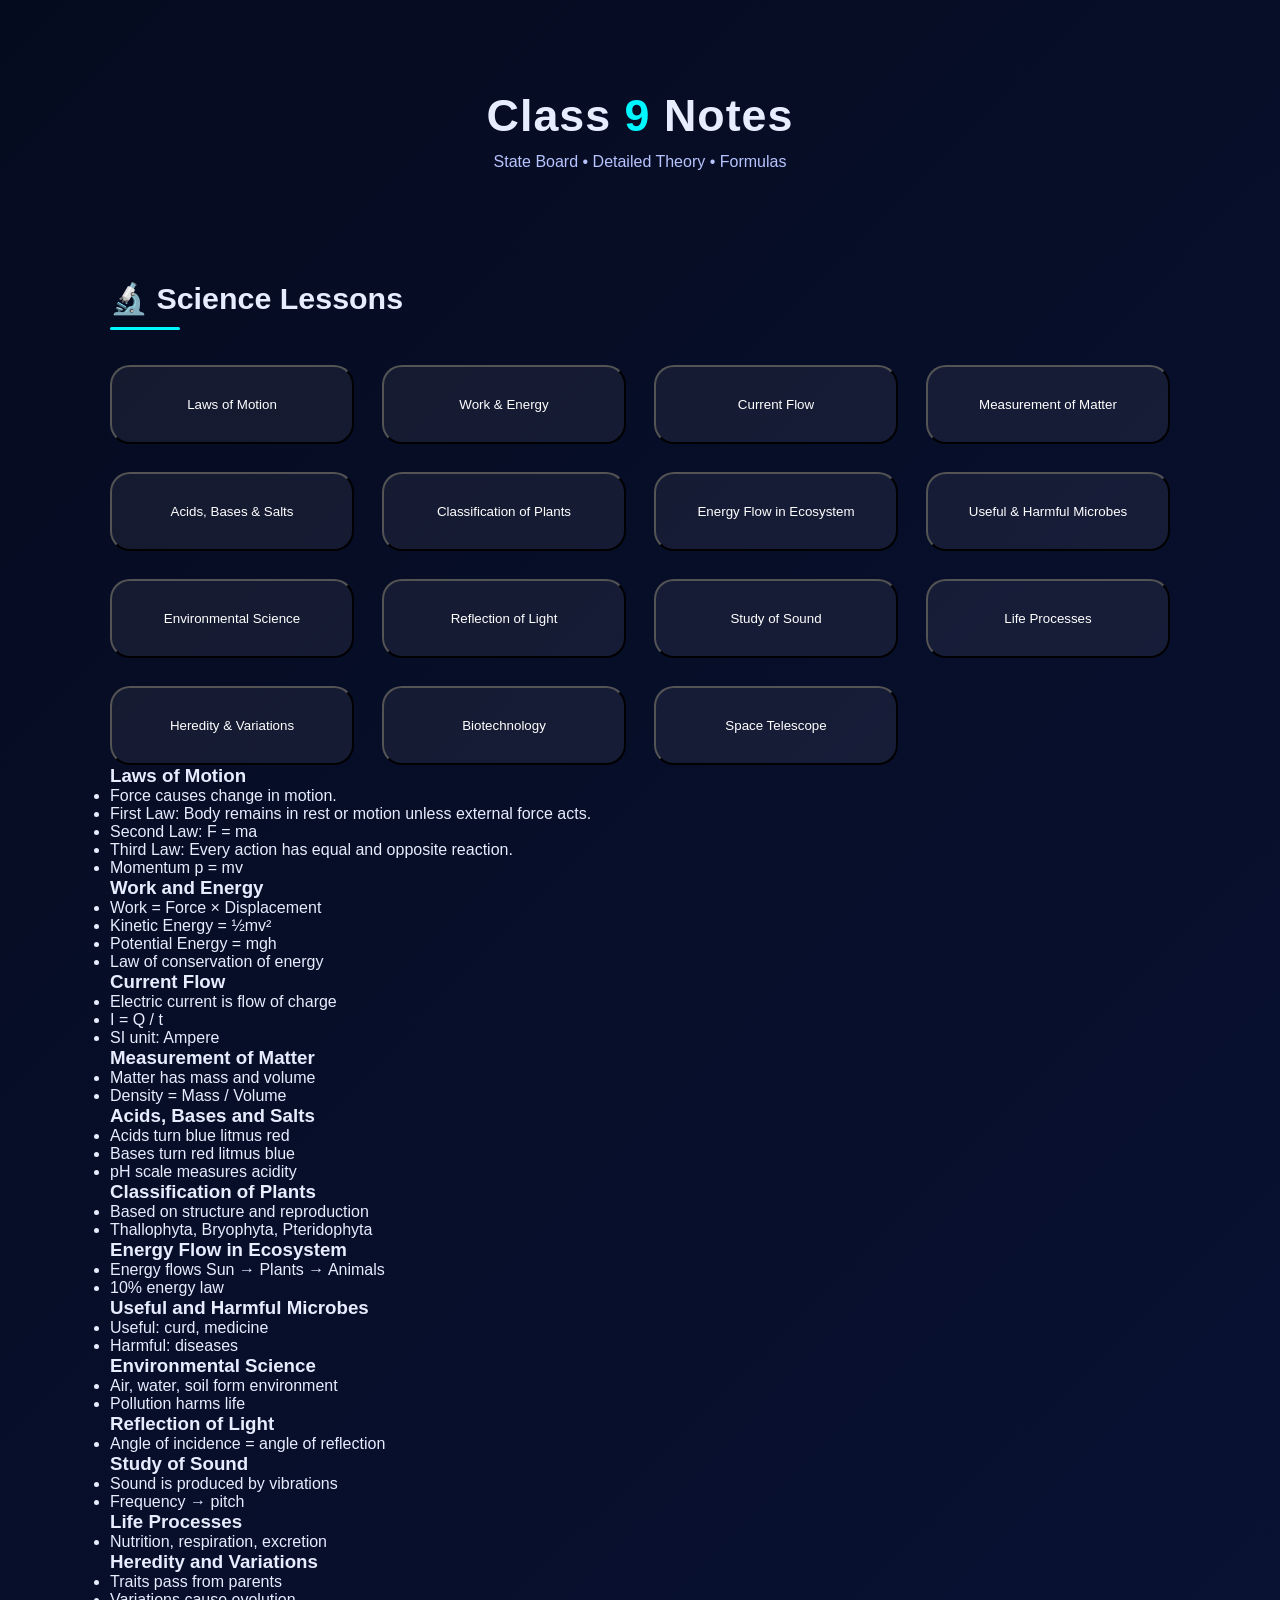
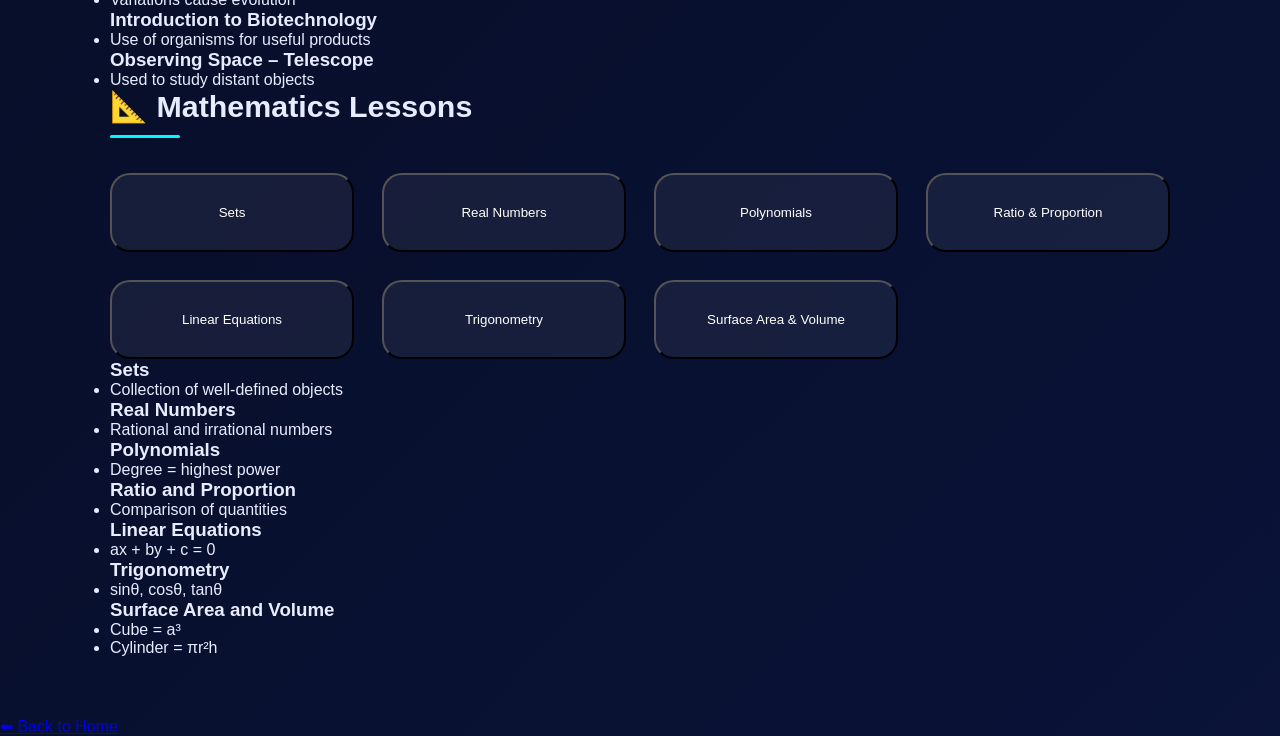
==== commit e395a660: "Refactor Class 9 notes layout and content Updated the structure and content of the Class 9 notes pag" ====
--- a/notes.html
+++ b/notes.html
@@ -3,197 +3,240 @@
 <head>
   <meta charset="UTF-8">
   <title>Class 9 Notes</title>
+  <meta name="viewport" content="width=device-width, initial-scale=1.0">
   <link rel="stylesheet" href="style.css">
 </head>
 
 <body>
 
-<header>
-  <h1>Class 9 Notes</h1>
-  <p>State Board | Detailed Theory & Formulas</p>
+<header class="hero">
+  <h1>Class <span>9</span> Notes</h1>
+  <p>State Board • Detailed Theory • Formulas</p>
 </header>
 
-<main>
-
-<!-- ================= LESSON BUTTONS ================= -->
-
-<h2 class="section-title">🔬 Science Lessons</h2>
-
-<div class="card-grid">
-  <a href="#motion" class="card">Laws of Motion</a>
-  <a href="#energy" class="card">Work & Energy</a>
-  <a href="#current" class="card">Current Flow</a>
-  <a href="#matter" class="card">Measurement of Matter</a>
-  <a href="#acids" class="card">Acids, Bases & Salts</a>
-  <a href="#plants" class="card">Classification of Plants</a>
-  <a href="#ecosystem" class="card">Energy Flow</a>
-  <a href="#microbes" class="card">Microbes</a>
-  <a href="#environment" class="card">Environment</a>
-  <a href="#light" class="card">Reflection of Light</a>
-  <a href="#sound" class="card">Sound</a>
-  <a href="#life" class="card">Life Processes</a>
-  <a href="#heredity" class="card">Heredity</a>
-  <a href="#bio" class="card">Biotechnology</a>
-  <a href="#space" class="card">Space Telescope</a>
-</div>
-
-<h2 class="section-title">📐 Mathematics Lessons</h2>
-
-<div class="card-grid">
-  <a href="#sets" class="card">Sets</a>
-  <a href="#real" class="card">Real Numbers</a>
-  <a href="#poly" class="card">Polynomials</a>
-  <a href="#ratio" class="card">Ratio & Proportion</a>
-  <a href="#linear" class="card">Linear Equations</a>
-  <a href="#finance" class="card">Financial Planning</a>
-  <a href="#statics" class="card">Statics</a>
-  <a href="#geometry" class="card">Geometry Basics</a>
-  <a href="#parallel" class="card">Parallel Lines</a>
-  <a href="#triangles" class="card">Triangles</a>
-  <a href="#construction" class="card">Construction</a>
-  <a href="#quad" class="card">Quadrilateral</a>
-  <a href="#circle" class="card">Circle</a>
-  <a href="#coordinate" class="card">Coordinate Geometry</a>
-  <a href="#trigo" class="card">Trigonometry</a>
-  <a href="#volume" class="card">Surface Area & Volume</a>
-</div>
-
-<!-- ================= SCIENCE CONTENT ================= -->
-
-<h2 id="motion">Laws of Motion</h2>
-<ul>
-  <li>Force causes motion.</li>
-  <li>First Law: Inertia.</li>
-  <li>Second Law: F = ma</li>
-  <li>Third Law: Action = Reaction</li>
-</ul>
-
-<h2 id="energy">Work and Energy</h2>
-<ul>
-  <li>Work = Force × Displacement</li>
-  <li>KE = ½mv²</li>
-  <li>PE = mgh</li>
-</ul>
-
-<h2 id="current">Current Flow</h2>
-<ul>
-  <li>Current = Charge / Time</li>
-  <li>Unit: Ampere</li>
-</ul>
-
-<h2 id="matter">Measurement of Matter</h2>
-<ul>
-  <li>Density = Mass / Volume</li>
-</ul>
-
-<h2 id="acids">Acids, Bases and Salts</h2>
-<ul>
-  <li>pH scale measures acidity</li>
-</ul>
-
-<h2 id="plants">Classification of Plants</h2>
-<ul>
-  <li>Thallophyta, Bryophyta, Pteridophyta</li>
-</ul>
-
-<h2 id="ecosystem">Energy Flow in Ecosystem</h2>
-<ul>
-  <li>10% energy transfer rule</li>
-</ul>
-
-<h2 id="microbes">Useful and Harmful Microbes</h2>
-<ul>
-  <li>Vaccines prevent diseases</li>
-</ul>
-
-<h2 id="environment">Environmental Science</h2>
-<ul>
-  <li>Pollution affects environment</li>
-</ul>
-
-<h2 id="light">Reflection of Light</h2>
-<ul>
-  <li>Angle of incidence = reflection</li>
-</ul>
-
-<h2 id="sound">Study of Sound</h2>
-<ul>
-  <li>Frequency → Pitch</li>
-</ul>
-
-<h2 id="life">Life Processes</h2>
-<ul>
-  <li>Nutrition, Respiration, Excretion</li>
-</ul>
-
-<h2 id="heredity">Heredity and Variations</h2>
-<ul>
-  <li>Traits pass genetically</li>
-</ul>
-
-<h2 id="bio">Biotechnology</h2>
-<ul>
-  <li>Used in medicine & agriculture</li>
-</ul>
-
-<h2 id="space">Space Telescope</h2>
-<ul>
-  <li>Observe distant galaxies</li>
-</ul>
-
-<!-- ================= MATHS CONTENT ================= -->
-
-<h2 id="sets">Sets</h2>
-<ul><li>Collection of objects</li></ul>
-
-<h2 id="real">Real Numbers</h2>
-<ul><li>Rational & Irrational</li></ul>
-
-<h2 id="poly">Polynomials</h2>
-<ul><li>Degree = highest power</li></ul>
-
-<h2 id="ratio">Ratio & Proportion</h2>
-<ul><li>Comparison of quantities</li></ul>
-
-<h2 id="linear">Linear Equations</h2>
-<ul><li>ax + by + c = 0</li></ul>
-
-<h2 id="finance">Financial Planning</h2>
-<ul><li>Savings are important</li></ul>
-
-<h2 id="statics">Statics</h2>
-<ul><li>Forces in equilibrium</li></ul>
-
-<h2 id="geometry">Basic Geometry</h2>
-<ul><li>Point, Line, Plane</li></ul>
-
-<h2 id="parallel">Parallel Lines</h2>
-<ul><li>Never intersect</li></ul>
-
-<h2 id="triangles">Triangles</h2>
-<ul><li>Angle sum = 180°</li></ul>
-
-<h2 id="construction">Construction</h2>
-<ul><li>Compass & ruler</li></ul>
-
-<h2 id="quad">Quadrilateral</h2>
-<ul><li>4-sided figure</li></ul>
-
-<h2 id="circle">Circle</h2>
-<ul><li>Radius, Diameter</li></ul>
-
-<h2 id="coordinate">Coordinate Geometry</h2>
-<ul><li>(x, y) plane</li></ul>
-
-<h2 id="trigo">Trigonometry</h2>
-<ul><li>sin, cos, tan</li></ul>
-
-<h2 id="volume">Surface Area & Volume</h2>
-<ul><li>Cube, Cylinder formulas</li></ul>
+<main class="container">
+
+  <!-- ================= SCIENCE BUTTONS ================= -->
+  <h2 class="section-title">🔬 Science Lessons</h2>
+
+  <div class="card-grid">
+    <button class="card" onclick="showLesson('motion')">Laws of Motion</button>
+    <button class="card" onclick="showLesson('energy')">Work & Energy</button>
+    <button class="card" onclick="showLesson('current')">Current Flow</button>
+    <button class="card" onclick="showLesson('matter')">Measurement of Matter</button>
+    <button class="card" onclick="showLesson('acids')">Acids, Bases & Salts</button>
+    <button class="card" onclick="showLesson('plants')">Classification of Plants</button>
+    <button class="card" onclick="showLesson('ecosystem')">Energy Flow in Ecosystem</button>
+    <button class="card" onclick="showLesson('microbes')">Useful & Harmful Microbes</button>
+    <button class="card" onclick="showLesson('environment')">Environmental Science</button>
+    <button class="card" onclick="showLesson('light')">Reflection of Light</button>
+    <button class="card" onclick="showLesson('sound')">Study of Sound</button>
+    <button class="card" onclick="showLesson('life')">Life Processes</button>
+    <button class="card" onclick="showLesson('heredity')">Heredity & Variations</button>
+    <button class="card" onclick="showLesson('biotech')">Biotechnology</button>
+    <button class="card" onclick="showLesson('space')">Space Telescope</button>
+  </div>
+
+  <!-- ================= SCIENCE CONTENT ================= -->
+
+  <div class="lesson-content" id="motion">
+    <h3>Laws of Motion</h3>
+    <ul>
+      <li>Force causes change in motion.</li>
+      <li>First Law: Body remains in rest or motion unless external force acts.</li>
+      <li>Second Law: F = ma</li>
+      <li>Third Law: Every action has equal and opposite reaction.</li>
+      <li>Momentum p = mv</li>
+    </ul>
+  </div>
+
+  <div class="lesson-content" id="energy">
+    <h3>Work and Energy</h3>
+    <ul>
+      <li>Work = Force × Displacement</li>
+      <li>Kinetic Energy = ½mv²</li>
+      <li>Potential Energy = mgh</li>
+      <li>Law of conservation of energy</li>
+    </ul>
+  </div>
+
+  <div class="lesson-content" id="current">
+    <h3>Current Flow</h3>
+    <ul>
+      <li>Electric current is flow of charge</li>
+      <li>I = Q / t</li>
+      <li>SI unit: Ampere</li>
+    </ul>
+  </div>
+
+  <div class="lesson-content" id="matter">
+    <h3>Measurement of Matter</h3>
+    <ul>
+      <li>Matter has mass and volume</li>
+      <li>Density = Mass / Volume</li>
+    </ul>
+  </div>
+
+  <div class="lesson-content" id="acids">
+    <h3>Acids, Bases and Salts</h3>
+    <ul>
+      <li>Acids turn blue litmus red</li>
+      <li>Bases turn red litmus blue</li>
+      <li>pH scale measures acidity</li>
+    </ul>
+  </div>
+
+  <div class="lesson-content" id="plants">
+    <h3>Classification of Plants</h3>
+    <ul>
+      <li>Based on structure and reproduction</li>
+      <li>Thallophyta, Bryophyta, Pteridophyta</li>
+    </ul>
+  </div>
+
+  <div class="lesson-content" id="ecosystem">
+    <h3>Energy Flow in Ecosystem</h3>
+    <ul>
+      <li>Energy flows Sun → Plants → Animals</li>
+      <li>10% energy law</li>
+    </ul>
+  </div>
+
+  <div class="lesson-content" id="microbes">
+    <h3>Useful and Harmful Microbes</h3>
+    <ul>
+      <li>Useful: curd, medicine</li>
+      <li>Harmful: diseases</li>
+    </ul>
+  </div>
+
+  <div class="lesson-content" id="environment">
+    <h3>Environmental Science</h3>
+    <ul>
+      <li>Air, water, soil form environment</li>
+      <li>Pollution harms life</li>
+    </ul>
+  </div>
+
+  <div class="lesson-content" id="light">
+    <h3>Reflection of Light</h3>
+    <ul>
+      <li>Angle of incidence = angle of reflection</li>
+    </ul>
+  </div>
+
+  <div class="lesson-content" id="sound">
+    <h3>Study of Sound</h3>
+    <ul>
+      <li>Sound is produced by vibrations</li>
+      <li>Frequency → pitch</li>
+    </ul>
+  </div>
+
+  <div class="lesson-content" id="life">
+    <h3>Life Processes</h3>
+    <ul>
+      <li>Nutrition, respiration, excretion</li>
+    </ul>
+  </div>
+
+  <div class="lesson-content" id="heredity">
+    <h3>Heredity and Variations</h3>
+    <ul>
+      <li>Traits pass from parents</li>
+      <li>Variations cause evolution</li>
+    </ul>
+  </div>
+
+  <div class="lesson-content" id="biotech">
+    <h3>Introduction to Biotechnology</h3>
+    <ul>
+      <li>Use of organisms for useful products</li>
+    </ul>
+  </div>
+
+  <div class="lesson-content" id="space">
+    <h3>Observing Space – Telescope</h3>
+    <ul>
+      <li>Used to study distant objects</li>
+    </ul>
+  </div>
+
+  <!-- ================= MATHS ================= -->
+  <h2 class="section-title">📐 Mathematics Lessons</h2>
+
+  <div class="card-grid">
+    <button class="card" onclick="showLesson('sets')">Sets</button>
+    <button class="card" onclick="showLesson('real')">Real Numbers</button>
+    <button class="card" onclick="showLesson('poly')">Polynomials</button>
+    <button class="card" onclick="showLesson('ratio')">Ratio & Proportion</button>
+    <button class="card" onclick="showLesson('linear')">Linear Equations</button>
+    <button class="card" onclick="showLesson('trigo')">Trigonometry</button>
+    <button class="card" onclick="showLesson('surface')">Surface Area & Volume</button>
+  </div>
+
+  <div class="lesson-content" id="sets">
+    <h3>Sets</h3>
+    <ul>
+      <li>Collection of well-defined objects</li>
+    </ul>
+  </div>
+
+  <div class="lesson-content" id="real">
+    <h3>Real Numbers</h3>
+    <ul>
+      <li>Rational and irrational numbers</li>
+    </ul>
+  </div>
+
+  <div class="lesson-content" id="poly">
+    <h3>Polynomials</h3>
+    <ul>
+      <li>Degree = highest power</li>
+    </ul>
+  </div>
+
+  <div class="lesson-content" id="ratio">
+    <h3>Ratio and Proportion</h3>
+    <ul>
+      <li>Comparison of quantities</li>
+    </ul>
+  </div>
+
+  <div class="lesson-content" id="linear">
+    <h3>Linear Equations</h3>
+    <ul>
+      <li>ax + by + c = 0</li>
+    </ul>
+  </div>
+
+  <div class="lesson-content" id="trigo">
+    <h3>Trigonometry</h3>
+    <ul>
+      <li>sinθ, cosθ, tanθ</li>
+    </ul>
+  </div>
+
+  <div class="lesson-content" id="surface">
+    <h3>Surface Area and Volume</h3>
+    <ul>
+      <li>Cube = a³</li>
+      <li>Cylinder = πr²h</li>
+    </ul>
+  </div>
 
 </main>
 
 <a href="index.html" class="back-btn">⬅ Back to Home</a>
+
+<script>
+  function showLesson(id) {
+    const lessons = document.querySelectorAll('.lesson-content');
+    lessons.forEach(l => l.style.display = 'none');
+    document.getElementById(id).style.display = 'block';
+    window.scrollTo({ top: 0, behavior: 'smooth' });
+  }
+</script>
 
 </body>
   </html>
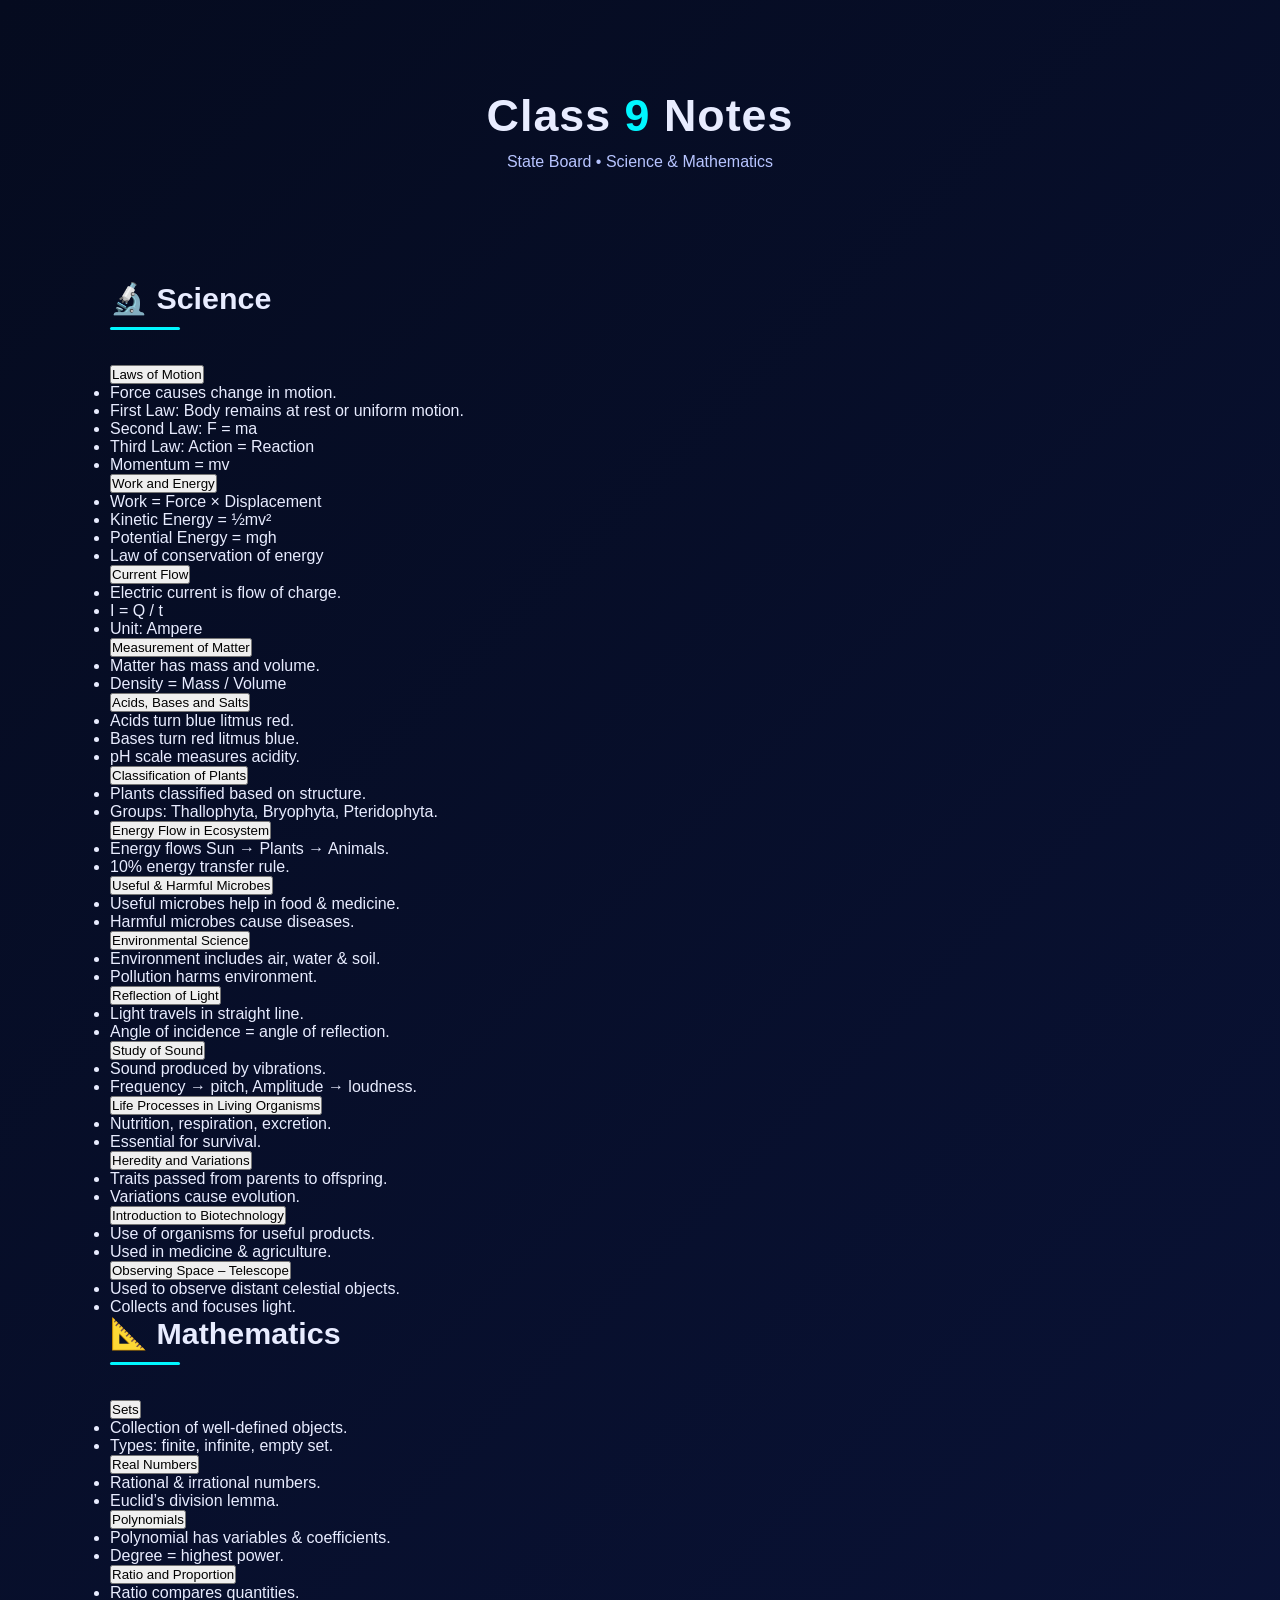
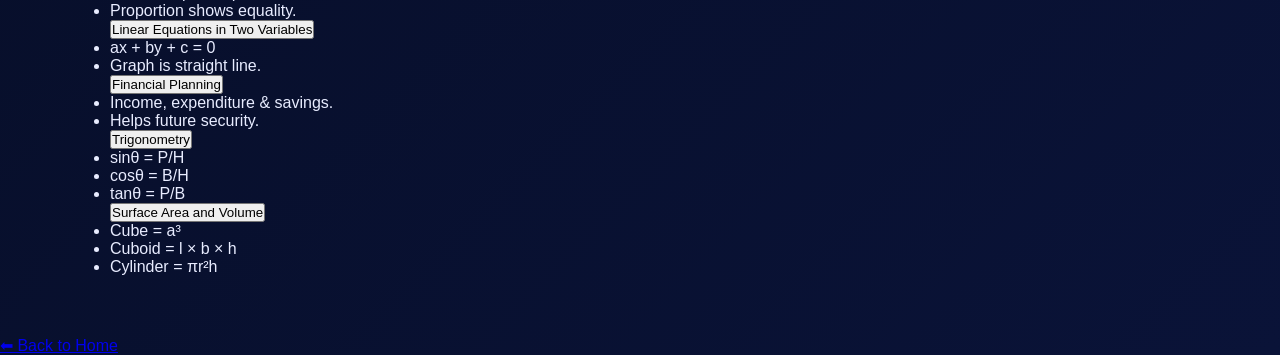
==== commit 6aabf019: "Refactor science and math lesson structure" ====
--- a/notes.html
+++ b/notes.html
@@ -11,232 +11,291 @@
 
 <header class="hero">
   <h1>Class <span>9</span> Notes</h1>
-  <p>State Board • Detailed Theory • Formulas</p>
+  <p>State Board • Science & Mathematics</p>
 </header>
 
 <main class="container">
 
-  <!-- ================= SCIENCE BUTTONS ================= -->
-  <h2 class="section-title">🔬 Science Lessons</h2>
-
-  <div class="card-grid">
-    <button class="card" onclick="showLesson('motion')">Laws of Motion</button>
-    <button class="card" onclick="showLesson('energy')">Work & Energy</button>
-    <button class="card" onclick="showLesson('current')">Current Flow</button>
-    <button class="card" onclick="showLesson('matter')">Measurement of Matter</button>
-    <button class="card" onclick="showLesson('acids')">Acids, Bases & Salts</button>
-    <button class="card" onclick="showLesson('plants')">Classification of Plants</button>
-    <button class="card" onclick="showLesson('ecosystem')">Energy Flow in Ecosystem</button>
-    <button class="card" onclick="showLesson('microbes')">Useful & Harmful Microbes</button>
-    <button class="card" onclick="showLesson('environment')">Environmental Science</button>
-    <button class="card" onclick="showLesson('light')">Reflection of Light</button>
-    <button class="card" onclick="showLesson('sound')">Study of Sound</button>
-    <button class="card" onclick="showLesson('life')">Life Processes</button>
-    <button class="card" onclick="showLesson('heredity')">Heredity & Variations</button>
-    <button class="card" onclick="showLesson('biotech')">Biotechnology</button>
-    <button class="card" onclick="showLesson('space')">Space Telescope</button>
-  </div>
-
-  <!-- ================= SCIENCE CONTENT ================= -->
-
-  <div class="lesson-content" id="motion">
-    <h3>Laws of Motion</h3>
-    <ul>
-      <li>Force causes change in motion.</li>
-      <li>First Law: Body remains in rest or motion unless external force acts.</li>
-      <li>Second Law: F = ma</li>
-      <li>Third Law: Every action has equal and opposite reaction.</li>
-      <li>Momentum p = mv</li>
-    </ul>
-  </div>
-
-  <div class="lesson-content" id="energy">
-    <h3>Work and Energy</h3>
-    <ul>
-      <li>Work = Force × Displacement</li>
-      <li>Kinetic Energy = ½mv²</li>
-      <li>Potential Energy = mgh</li>
-      <li>Law of conservation of energy</li>
-    </ul>
-  </div>
-
-  <div class="lesson-content" id="current">
-    <h3>Current Flow</h3>
-    <ul>
-      <li>Electric current is flow of charge</li>
-      <li>I = Q / t</li>
-      <li>SI unit: Ampere</li>
-    </ul>
-  </div>
-
-  <div class="lesson-content" id="matter">
-    <h3>Measurement of Matter</h3>
-    <ul>
-      <li>Matter has mass and volume</li>
-      <li>Density = Mass / Volume</li>
-    </ul>
-  </div>
-
-  <div class="lesson-content" id="acids">
-    <h3>Acids, Bases and Salts</h3>
-    <ul>
-      <li>Acids turn blue litmus red</li>
-      <li>Bases turn red litmus blue</li>
-      <li>pH scale measures acidity</li>
-    </ul>
-  </div>
-
-  <div class="lesson-content" id="plants">
-    <h3>Classification of Plants</h3>
-    <ul>
-      <li>Based on structure and reproduction</li>
-      <li>Thallophyta, Bryophyta, Pteridophyta</li>
-    </ul>
-  </div>
-
-  <div class="lesson-content" id="ecosystem">
-    <h3>Energy Flow in Ecosystem</h3>
-    <ul>
-      <li>Energy flows Sun → Plants → Animals</li>
-      <li>10% energy law</li>
-    </ul>
-  </div>
-
-  <div class="lesson-content" id="microbes">
-    <h3>Useful and Harmful Microbes</h3>
-    <ul>
-      <li>Useful: curd, medicine</li>
-      <li>Harmful: diseases</li>
-    </ul>
-  </div>
-
-  <div class="lesson-content" id="environment">
-    <h3>Environmental Science</h3>
-    <ul>
-      <li>Air, water, soil form environment</li>
-      <li>Pollution harms life</li>
-    </ul>
-  </div>
-
-  <div class="lesson-content" id="light">
-    <h3>Reflection of Light</h3>
-    <ul>
-      <li>Angle of incidence = angle of reflection</li>
-    </ul>
-  </div>
-
-  <div class="lesson-content" id="sound">
-    <h3>Study of Sound</h3>
-    <ul>
-      <li>Sound is produced by vibrations</li>
-      <li>Frequency → pitch</li>
-    </ul>
-  </div>
-
-  <div class="lesson-content" id="life">
-    <h3>Life Processes</h3>
-    <ul>
-      <li>Nutrition, respiration, excretion</li>
-    </ul>
-  </div>
-
-  <div class="lesson-content" id="heredity">
-    <h3>Heredity and Variations</h3>
-    <ul>
-      <li>Traits pass from parents</li>
-      <li>Variations cause evolution</li>
-    </ul>
-  </div>
-
-  <div class="lesson-content" id="biotech">
-    <h3>Introduction to Biotechnology</h3>
-    <ul>
-      <li>Use of organisms for useful products</li>
-    </ul>
-  </div>
-
-  <div class="lesson-content" id="space">
-    <h3>Observing Space – Telescope</h3>
-    <ul>
-      <li>Used to study distant objects</li>
-    </ul>
-  </div>
-
-  <!-- ================= MATHS ================= -->
-  <h2 class="section-title">📐 Mathematics Lessons</h2>
-
-  <div class="card-grid">
-    <button class="card" onclick="showLesson('sets')">Sets</button>
-    <button class="card" onclick="showLesson('real')">Real Numbers</button>
-    <button class="card" onclick="showLesson('poly')">Polynomials</button>
-    <button class="card" onclick="showLesson('ratio')">Ratio & Proportion</button>
-    <button class="card" onclick="showLesson('linear')">Linear Equations</button>
-    <button class="card" onclick="showLesson('trigo')">Trigonometry</button>
-    <button class="card" onclick="showLesson('surface')">Surface Area & Volume</button>
-  </div>
-
-  <div class="lesson-content" id="sets">
-    <h3>Sets</h3>
-    <ul>
-      <li>Collection of well-defined objects</li>
-    </ul>
-  </div>
-
-  <div class="lesson-content" id="real">
-    <h3>Real Numbers</h3>
-    <ul>
-      <li>Rational and irrational numbers</li>
-    </ul>
-  </div>
-
-  <div class="lesson-content" id="poly">
-    <h3>Polynomials</h3>
-    <ul>
-      <li>Degree = highest power</li>
-    </ul>
-  </div>
-
-  <div class="lesson-content" id="ratio">
-    <h3>Ratio and Proportion</h3>
-    <ul>
-      <li>Comparison of quantities</li>
-    </ul>
-  </div>
-
-  <div class="lesson-content" id="linear">
-    <h3>Linear Equations</h3>
-    <ul>
-      <li>ax + by + c = 0</li>
-    </ul>
-  </div>
-
-  <div class="lesson-content" id="trigo">
-    <h3>Trigonometry</h3>
-    <ul>
-      <li>sinθ, cosθ, tanθ</li>
-    </ul>
-  </div>
-
-  <div class="lesson-content" id="surface">
-    <h3>Surface Area and Volume</h3>
-    <ul>
-      <li>Cube = a³</li>
-      <li>Cylinder = πr²h</li>
-    </ul>
-  </div>
+<!-- ================= SCIENCE ================= -->
+<h2 class="section-title">🔬 Science</h2>
+
+<div class="accordion">
+
+  <!-- 1 -->
+  <div class="item">
+    <button class="lesson-btn" onclick="toggle(this)">Laws of Motion</button>
+    <div class="lesson-notes">
+      <ul>
+        <li>Force causes change in motion.</li>
+        <li>First Law: Body remains at rest or uniform motion.</li>
+        <li>Second Law: F = ma</li>
+        <li>Third Law: Action = Reaction</li>
+        <li>Momentum = mv</li>
+      </ul>
+    </div>
+  </div>
+
+  <!-- 2 -->
+  <div class="item">
+    <button class="lesson-btn" onclick="toggle(this)">Work and Energy</button>
+    <div class="lesson-notes">
+      <ul>
+        <li>Work = Force × Displacement</li>
+        <li>Kinetic Energy = ½mv²</li>
+        <li>Potential Energy = mgh</li>
+        <li>Law of conservation of energy</li>
+      </ul>
+    </div>
+  </div>
+
+  <!-- 3 -->
+  <div class="item">
+    <button class="lesson-btn" onclick="toggle(this)">Current Flow</button>
+    <div class="lesson-notes">
+      <ul>
+        <li>Electric current is flow of charge.</li>
+        <li>I = Q / t</li>
+        <li>Unit: Ampere</li>
+      </ul>
+    </div>
+  </div>
+
+  <!-- 4 -->
+  <div class="item">
+    <button class="lesson-btn" onclick="toggle(this)">Measurement of Matter</button>
+    <div class="lesson-notes">
+      <ul>
+        <li>Matter has mass and volume.</li>
+        <li>Density = Mass / Volume</li>
+      </ul>
+    </div>
+  </div>
+
+  <!-- 5 -->
+  <div class="item">
+    <button class="lesson-btn" onclick="toggle(this)">Acids, Bases and Salts</button>
+    <div class="lesson-notes">
+      <ul>
+        <li>Acids turn blue litmus red.</li>
+        <li>Bases turn red litmus blue.</li>
+        <li>pH scale measures acidity.</li>
+      </ul>
+    </div>
+  </div>
+
+  <!-- 6 -->
+  <div class="item">
+    <button class="lesson-btn" onclick="toggle(this)">Classification of Plants</button>
+    <div class="lesson-notes">
+      <ul>
+        <li>Plants classified based on structure.</li>
+        <li>Groups: Thallophyta, Bryophyta, Pteridophyta.</li>
+      </ul>
+    </div>
+  </div>
+
+  <!-- 7 -->
+  <div class="item">
+    <button class="lesson-btn" onclick="toggle(this)">Energy Flow in Ecosystem</button>
+    <div class="lesson-notes">
+      <ul>
+        <li>Energy flows Sun → Plants → Animals.</li>
+        <li>10% energy transfer rule.</li>
+      </ul>
+    </div>
+  </div>
+
+  <!-- 8 -->
+  <div class="item">
+    <button class="lesson-btn" onclick="toggle(this)">Useful & Harmful Microbes</button>
+    <div class="lesson-notes">
+      <ul>
+        <li>Useful microbes help in food & medicine.</li>
+        <li>Harmful microbes cause diseases.</li>
+      </ul>
+    </div>
+  </div>
+
+  <!-- 9 -->
+  <div class="item">
+    <button class="lesson-btn" onclick="toggle(this)">Environmental Science</button>
+    <div class="lesson-notes">
+      <ul>
+        <li>Environment includes air, water & soil.</li>
+        <li>Pollution harms environment.</li>
+      </ul>
+    </div>
+  </div>
+
+  <!-- 10 -->
+  <div class="item">
+    <button class="lesson-btn" onclick="toggle(this)">Reflection of Light</button>
+    <div class="lesson-notes">
+      <ul>
+        <li>Light travels in straight line.</li>
+        <li>Angle of incidence = angle of reflection.</li>
+      </ul>
+    </div>
+  </div>
+
+  <!-- 11 -->
+  <div class="item">
+    <button class="lesson-btn" onclick="toggle(this)">Study of Sound</button>
+    <div class="lesson-notes">
+      <ul>
+        <li>Sound produced by vibrations.</li>
+        <li>Frequency → pitch, Amplitude → loudness.</li>
+      </ul>
+    </div>
+  </div>
+
+  <!-- 12 -->
+  <div class="item">
+    <button class="lesson-btn" onclick="toggle(this)">Life Processes in Living Organisms</button>
+    <div class="lesson-notes">
+      <ul>
+        <li>Nutrition, respiration, excretion.</li>
+        <li>Essential for survival.</li>
+      </ul>
+    </div>
+  </div>
+
+  <!-- 13 -->
+  <div class="item">
+    <button class="lesson-btn" onclick="toggle(this)">Heredity and Variations</button>
+    <div class="lesson-notes">
+      <ul>
+        <li>Traits passed from parents to offspring.</li>
+        <li>Variations cause evolution.</li>
+      </ul>
+    </div>
+  </div>
+
+  <!-- 14 -->
+  <div class="item">
+    <button class="lesson-btn" onclick="toggle(this)">Introduction to Biotechnology</button>
+    <div class="lesson-notes">
+      <ul>
+        <li>Use of organisms for useful products.</li>
+        <li>Used in medicine & agriculture.</li>
+      </ul>
+    </div>
+  </div>
+
+  <!-- 15 -->
+  <div class="item">
+    <button class="lesson-btn" onclick="toggle(this)">Observing Space – Telescope</button>
+    <div class="lesson-notes">
+      <ul>
+        <li>Used to observe distant celestial objects.</li>
+        <li>Collects and focuses light.</li>
+      </ul>
+    </div>
+  </div>
+
+</div>
+
+<!-- ================= MATHS ================= -->
+<h2 class="section-title">📐 Mathematics</h2>
+
+<div class="accordion">
+
+  <div class="item">
+    <button class="lesson-btn" onclick="toggle(this)">Sets</button>
+    <div class="lesson-notes">
+      <ul>
+        <li>Collection of well-defined objects.</li>
+        <li>Types: finite, infinite, empty set.</li>
+      </ul>
+    </div>
+  </div>
+
+  <div class="item">
+    <button class="lesson-btn" onclick="toggle(this)">Real Numbers</button>
+    <div class="lesson-notes">
+      <ul>
+        <li>Rational & irrational numbers.</li>
+        <li>Euclid’s division lemma.</li>
+      </ul>
+    </div>
+  </div>
+
+  <div class="item">
+    <button class="lesson-btn" onclick="toggle(this)">Polynomials</button>
+    <div class="lesson-notes">
+      <ul>
+        <li>Polynomial has variables & coefficients.</li>
+        <li>Degree = highest power.</li>
+      </ul>
+    </div>
+  </div>
+
+  <div class="item">
+    <button class="lesson-btn" onclick="toggle(this)">Ratio and Proportion</button>
+    <div class="lesson-notes">
+      <ul>
+        <li>Ratio compares quantities.</li>
+        <li>Proportion shows equality.</li>
+      </ul>
+    </div>
+  </div>
+
+  <div class="item">
+    <button class="lesson-btn" onclick="toggle(this)">Linear Equations in Two Variables</button>
+    <div class="lesson-notes">
+      <ul>
+        <li>ax + by + c = 0</li>
+        <li>Graph is straight line.</li>
+      </ul>
+    </div>
+  </div>
+
+  <div class="item">
+    <button class="lesson-btn" onclick="toggle(this)">Financial Planning</button>
+    <div class="lesson-notes">
+      <ul>
+        <li>Income, expenditure & savings.</li>
+        <li>Helps future security.</li>
+      </ul>
+    </div>
+  </div>
+
+  <div class="item">
+    <button class="lesson-btn" onclick="toggle(this)">Trigonometry</button>
+    <div class="lesson-notes">
+      <ul>
+        <li>sinθ = P/H</li>
+        <li>cosθ = B/H</li>
+        <li>tanθ = P/B</li>
+      </ul>
+    </div>
+  </div>
+
+  <div class="item">
+    <button class="lesson-btn" onclick="toggle(this)">Surface Area and Volume</button>
+    <div class="lesson-notes">
+      <ul>
+        <li>Cube = a³</li>
+        <li>Cuboid = l × b × h</li>
+        <li>Cylinder = πr²h</li>
+      </ul>
+    </div>
+  </div>
+
+</div>
 
 </main>
 
 <a href="index.html" class="back-btn">⬅ Back to Home</a>
 
 <script>
-  function showLesson(id) {
-    const lessons = document.querySelectorAll('.lesson-content');
-    lessons.forEach(l => l.style.display = 'none');
-    document.getElementById(id).style.display = 'block';
-    window.scrollTo({ top: 0, behavior: 'smooth' });
-  }
+function toggle(btn) {
+  const notes = btn.nextElementSibling;
+  const all = document.querySelectorAll('.lesson-notes');
+  all.forEach(n => { if (n !== notes) n.style.display = "none"; });
+  notes.style.display = notes.style.display === "block" ? "none" : "block";
+}
 </script>
 
 </body>
-  </html>
+                                   </html>
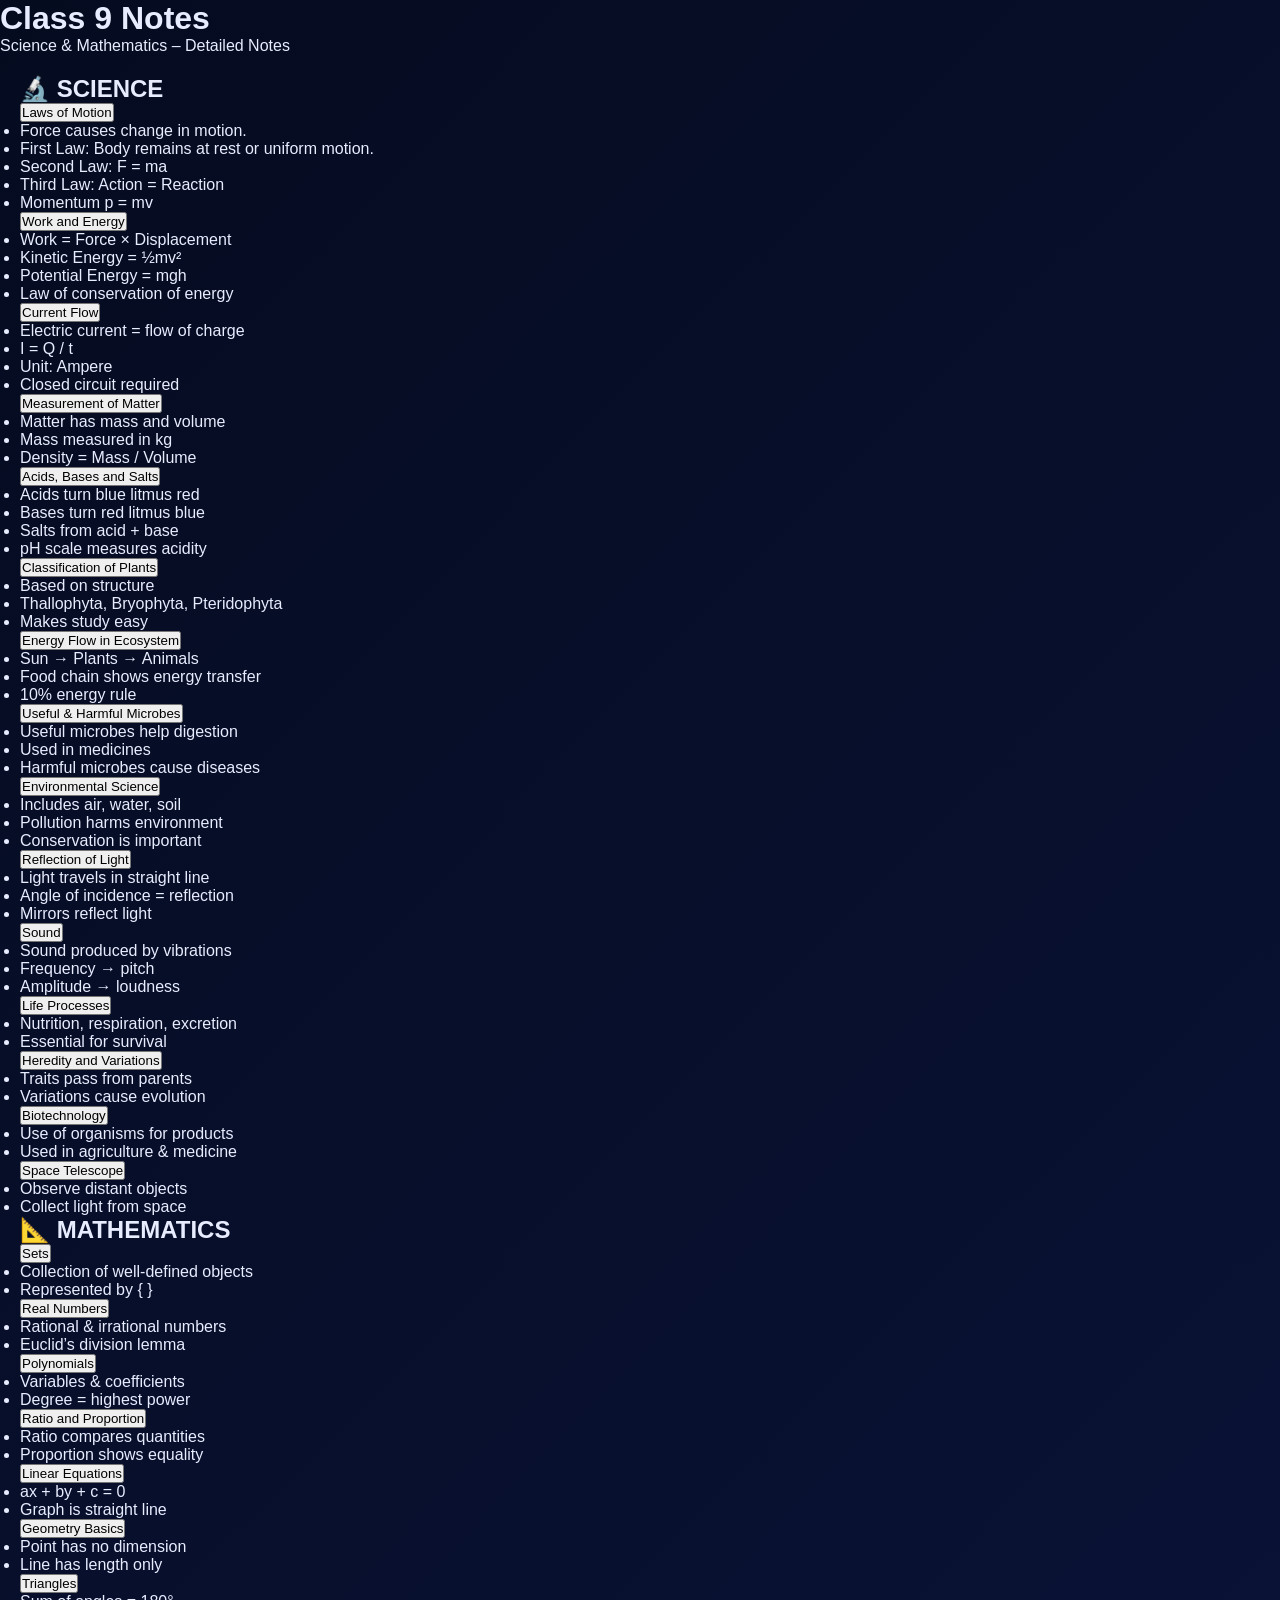
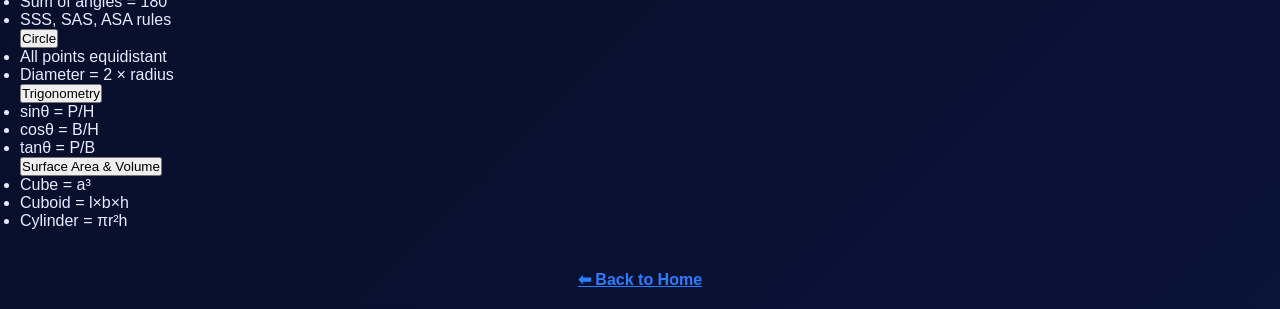
==== commit a522f2cb: "Update notes.html" ====
--- a/notes.html
+++ b/notes.html
@@ -3,299 +3,304 @@
 <head>
   <meta charset="UTF-8">
   <title>Class 9 Notes</title>
-  <meta name="viewport" content="width=device-width, initial-scale=1.0">
   <link rel="stylesheet" href="style.css">
 </head>
 
 <body>
 
-<header class="hero">
-  <h1>Class <span>9</span> Notes</h1>
-  <p>State Board • Science & Mathematics</p>
+<header>
+  <h1>Class 9 Notes</h1>
+  <p>Science & Mathematics – Detailed Notes</p>
 </header>
 
-<main class="container">
+<main style="padding:20px">
 
 <!-- ================= SCIENCE ================= -->
-<h2 class="section-title">🔬 Science</h2>
-
-<div class="accordion">
-
-  <!-- 1 -->
-  <div class="item">
-    <button class="lesson-btn" onclick="toggle(this)">Laws of Motion</button>
-    <div class="lesson-notes">
-      <ul>
-        <li>Force causes change in motion.</li>
-        <li>First Law: Body remains at rest or uniform motion.</li>
-        <li>Second Law: F = ma</li>
-        <li>Third Law: Action = Reaction</li>
-        <li>Momentum = mv</li>
-      </ul>
-    </div>
-  </div>
-
-  <!-- 2 -->
-  <div class="item">
-    <button class="lesson-btn" onclick="toggle(this)">Work and Energy</button>
-    <div class="lesson-notes">
-      <ul>
-        <li>Work = Force × Displacement</li>
-        <li>Kinetic Energy = ½mv²</li>
-        <li>Potential Energy = mgh</li>
-        <li>Law of conservation of energy</li>
-      </ul>
-    </div>
-  </div>
-
-  <!-- 3 -->
-  <div class="item">
-    <button class="lesson-btn" onclick="toggle(this)">Current Flow</button>
-    <div class="lesson-notes">
-      <ul>
-        <li>Electric current is flow of charge.</li>
-        <li>I = Q / t</li>
-        <li>Unit: Ampere</li>
-      </ul>
-    </div>
-  </div>
-
-  <!-- 4 -->
-  <div class="item">
-    <button class="lesson-btn" onclick="toggle(this)">Measurement of Matter</button>
-    <div class="lesson-notes">
-      <ul>
-        <li>Matter has mass and volume.</li>
-        <li>Density = Mass / Volume</li>
-      </ul>
-    </div>
-  </div>
-
-  <!-- 5 -->
-  <div class="item">
-    <button class="lesson-btn" onclick="toggle(this)">Acids, Bases and Salts</button>
-    <div class="lesson-notes">
-      <ul>
-        <li>Acids turn blue litmus red.</li>
-        <li>Bases turn red litmus blue.</li>
-        <li>pH scale measures acidity.</li>
-      </ul>
-    </div>
-  </div>
-
-  <!-- 6 -->
-  <div class="item">
-    <button class="lesson-btn" onclick="toggle(this)">Classification of Plants</button>
-    <div class="lesson-notes">
-      <ul>
-        <li>Plants classified based on structure.</li>
-        <li>Groups: Thallophyta, Bryophyta, Pteridophyta.</li>
-      </ul>
-    </div>
-  </div>
-
-  <!-- 7 -->
-  <div class="item">
-    <button class="lesson-btn" onclick="toggle(this)">Energy Flow in Ecosystem</button>
-    <div class="lesson-notes">
-      <ul>
-        <li>Energy flows Sun → Plants → Animals.</li>
-        <li>10% energy transfer rule.</li>
-      </ul>
-    </div>
-  </div>
-
-  <!-- 8 -->
-  <div class="item">
-    <button class="lesson-btn" onclick="toggle(this)">Useful & Harmful Microbes</button>
-    <div class="lesson-notes">
-      <ul>
-        <li>Useful microbes help in food & medicine.</li>
-        <li>Harmful microbes cause diseases.</li>
-      </ul>
-    </div>
-  </div>
-
-  <!-- 9 -->
-  <div class="item">
-    <button class="lesson-btn" onclick="toggle(this)">Environmental Science</button>
-    <div class="lesson-notes">
-      <ul>
-        <li>Environment includes air, water & soil.</li>
-        <li>Pollution harms environment.</li>
-      </ul>
-    </div>
-  </div>
-
-  <!-- 10 -->
-  <div class="item">
-    <button class="lesson-btn" onclick="toggle(this)">Reflection of Light</button>
-    <div class="lesson-notes">
-      <ul>
-        <li>Light travels in straight line.</li>
-        <li>Angle of incidence = angle of reflection.</li>
-      </ul>
-    </div>
-  </div>
-
-  <!-- 11 -->
-  <div class="item">
-    <button class="lesson-btn" onclick="toggle(this)">Study of Sound</button>
-    <div class="lesson-notes">
-      <ul>
-        <li>Sound produced by vibrations.</li>
-        <li>Frequency → pitch, Amplitude → loudness.</li>
-      </ul>
-    </div>
-  </div>
-
-  <!-- 12 -->
-  <div class="item">
-    <button class="lesson-btn" onclick="toggle(this)">Life Processes in Living Organisms</button>
-    <div class="lesson-notes">
-      <ul>
-        <li>Nutrition, respiration, excretion.</li>
-        <li>Essential for survival.</li>
-      </ul>
-    </div>
-  </div>
-
-  <!-- 13 -->
-  <div class="item">
-    <button class="lesson-btn" onclick="toggle(this)">Heredity and Variations</button>
-    <div class="lesson-notes">
-      <ul>
-        <li>Traits passed from parents to offspring.</li>
-        <li>Variations cause evolution.</li>
-      </ul>
-    </div>
-  </div>
-
-  <!-- 14 -->
-  <div class="item">
-    <button class="lesson-btn" onclick="toggle(this)">Introduction to Biotechnology</button>
-    <div class="lesson-notes">
-      <ul>
-        <li>Use of organisms for useful products.</li>
-        <li>Used in medicine & agriculture.</li>
-      </ul>
-    </div>
-  </div>
-
-  <!-- 15 -->
-  <div class="item">
-    <button class="lesson-btn" onclick="toggle(this)">Observing Space – Telescope</button>
-    <div class="lesson-notes">
-      <ul>
-        <li>Used to observe distant celestial objects.</li>
-        <li>Collects and focuses light.</li>
-      </ul>
-    </div>
-  </div>
-
+<h2>🔬 SCIENCE</h2>
+
+<div class="item">
+<button class="lesson-btn" onclick="toggle(this)">Laws of Motion</button>
+<div class="lesson-notes">
+<ul>
+<li>Force causes change in motion.</li>
+<li>First Law: Body remains at rest or uniform motion.</li>
+<li>Second Law: F = ma</li>
+<li>Third Law: Action = Reaction</li>
+<li>Momentum p = mv</li>
+</ul>
+</div>
+</div>
+
+<div class="item">
+<button class="lesson-btn" onclick="toggle(this)">Work and Energy</button>
+<div class="lesson-notes">
+<ul>
+<li>Work = Force × Displacement</li>
+<li>Kinetic Energy = ½mv²</li>
+<li>Potential Energy = mgh</li>
+<li>Law of conservation of energy</li>
+</ul>
+</div>
+</div>
+
+<div class="item">
+<button class="lesson-btn" onclick="toggle(this)">Current Flow</button>
+<div class="lesson-notes">
+<ul>
+<li>Electric current = flow of charge</li>
+<li>I = Q / t</li>
+<li>Unit: Ampere</li>
+<li>Closed circuit required</li>
+</ul>
+</div>
+</div>
+
+<div class="item">
+<button class="lesson-btn" onclick="toggle(this)">Measurement of Matter</button>
+<div class="lesson-notes">
+<ul>
+<li>Matter has mass and volume</li>
+<li>Mass measured in kg</li>
+<li>Density = Mass / Volume</li>
+</ul>
+</div>
+</div>
+
+<div class="item">
+<button class="lesson-btn" onclick="toggle(this)">Acids, Bases and Salts</button>
+<div class="lesson-notes">
+<ul>
+<li>Acids turn blue litmus red</li>
+<li>Bases turn red litmus blue</li>
+<li>Salts from acid + base</li>
+<li>pH scale measures acidity</li>
+</ul>
+</div>
+</div>
+
+<div class="item">
+<button class="lesson-btn" onclick="toggle(this)">Classification of Plants</button>
+<div class="lesson-notes">
+<ul>
+<li>Based on structure</li>
+<li>Thallophyta, Bryophyta, Pteridophyta</li>
+<li>Makes study easy</li>
+</ul>
+</div>
+</div>
+
+<div class="item">
+<button class="lesson-btn" onclick="toggle(this)">Energy Flow in Ecosystem</button>
+<div class="lesson-notes">
+<ul>
+<li>Sun → Plants → Animals</li>
+<li>Food chain shows energy transfer</li>
+<li>10% energy rule</li>
+</ul>
+</div>
+</div>
+
+<div class="item">
+<button class="lesson-btn" onclick="toggle(this)">Useful & Harmful Microbes</button>
+<div class="lesson-notes">
+<ul>
+<li>Useful microbes help digestion</li>
+<li>Used in medicines</li>
+<li>Harmful microbes cause diseases</li>
+</ul>
+</div>
+</div>
+
+<div class="item">
+<button class="lesson-btn" onclick="toggle(this)">Environmental Science</button>
+<div class="lesson-notes">
+<ul>
+<li>Includes air, water, soil</li>
+<li>Pollution harms environment</li>
+<li>Conservation is important</li>
+</ul>
+</div>
+</div>
+
+<div class="item">
+<button class="lesson-btn" onclick="toggle(this)">Reflection of Light</button>
+<div class="lesson-notes">
+<ul>
+<li>Light travels in straight line</li>
+<li>Angle of incidence = reflection</li>
+<li>Mirrors reflect light</li>
+</ul>
+</div>
+</div>
+
+<div class="item">
+<button class="lesson-btn" onclick="toggle(this)">Sound</button>
+<div class="lesson-notes">
+<ul>
+<li>Sound produced by vibrations</li>
+<li>Frequency → pitch</li>
+<li>Amplitude → loudness</li>
+</ul>
+</div>
+</div>
+
+<div class="item">
+<button class="lesson-btn" onclick="toggle(this)">Life Processes</button>
+<div class="lesson-notes">
+<ul>
+<li>Nutrition, respiration, excretion</li>
+<li>Essential for survival</li>
+</ul>
+</div>
+</div>
+
+<div class="item">
+<button class="lesson-btn" onclick="toggle(this)">Heredity and Variations</button>
+<div class="lesson-notes">
+<ul>
+<li>Traits pass from parents</li>
+<li>Variations cause evolution</li>
+</ul>
+</div>
+</div>
+
+<div class="item">
+<button class="lesson-btn" onclick="toggle(this)">Biotechnology</button>
+<div class="lesson-notes">
+<ul>
+<li>Use of organisms for products</li>
+<li>Used in agriculture & medicine</li>
+</ul>
+</div>
+</div>
+
+<div class="item">
+<button class="lesson-btn" onclick="toggle(this)">Space Telescope</button>
+<div class="lesson-notes">
+<ul>
+<li>Observe distant objects</li>
+<li>Collect light from space</li>
+</ul>
+</div>
 </div>
 
 <!-- ================= MATHS ================= -->
-<h2 class="section-title">📐 Mathematics</h2>
-
-<div class="accordion">
-
-  <div class="item">
-    <button class="lesson-btn" onclick="toggle(this)">Sets</button>
-    <div class="lesson-notes">
-      <ul>
-        <li>Collection of well-defined objects.</li>
-        <li>Types: finite, infinite, empty set.</li>
-      </ul>
-    </div>
-  </div>
-
-  <div class="item">
-    <button class="lesson-btn" onclick="toggle(this)">Real Numbers</button>
-    <div class="lesson-notes">
-      <ul>
-        <li>Rational & irrational numbers.</li>
-        <li>Euclid’s division lemma.</li>
-      </ul>
-    </div>
-  </div>
-
-  <div class="item">
-    <button class="lesson-btn" onclick="toggle(this)">Polynomials</button>
-    <div class="lesson-notes">
-      <ul>
-        <li>Polynomial has variables & coefficients.</li>
-        <li>Degree = highest power.</li>
-      </ul>
-    </div>
-  </div>
-
-  <div class="item">
-    <button class="lesson-btn" onclick="toggle(this)">Ratio and Proportion</button>
-    <div class="lesson-notes">
-      <ul>
-        <li>Ratio compares quantities.</li>
-        <li>Proportion shows equality.</li>
-      </ul>
-    </div>
-  </div>
-
-  <div class="item">
-    <button class="lesson-btn" onclick="toggle(this)">Linear Equations in Two Variables</button>
-    <div class="lesson-notes">
-      <ul>
-        <li>ax + by + c = 0</li>
-        <li>Graph is straight line.</li>
-      </ul>
-    </div>
-  </div>
-
-  <div class="item">
-    <button class="lesson-btn" onclick="toggle(this)">Financial Planning</button>
-    <div class="lesson-notes">
-      <ul>
-        <li>Income, expenditure & savings.</li>
-        <li>Helps future security.</li>
-      </ul>
-    </div>
-  </div>
-
-  <div class="item">
-    <button class="lesson-btn" onclick="toggle(this)">Trigonometry</button>
-    <div class="lesson-notes">
-      <ul>
-        <li>sinθ = P/H</li>
-        <li>cosθ = B/H</li>
-        <li>tanθ = P/B</li>
-      </ul>
-    </div>
-  </div>
-
-  <div class="item">
-    <button class="lesson-btn" onclick="toggle(this)">Surface Area and Volume</button>
-    <div class="lesson-notes">
-      <ul>
-        <li>Cube = a³</li>
-        <li>Cuboid = l × b × h</li>
-        <li>Cylinder = πr²h</li>
-      </ul>
-    </div>
-  </div>
-
+<h2>📐 MATHEMATICS</h2>
+
+<div class="item">
+<button class="lesson-btn" onclick="toggle(this)">Sets</button>
+<div class="lesson-notes">
+<ul>
+<li>Collection of well-defined objects</li>
+<li>Represented by { }</li>
+</ul>
+</div>
+</div>
+
+<div class="item">
+<button class="lesson-btn" onclick="toggle(this)">Real Numbers</button>
+<div class="lesson-notes">
+<ul>
+<li>Rational & irrational numbers</li>
+<li>Euclid’s division lemma</li>
+</ul>
+</div>
+</div>
+
+<div class="item">
+<button class="lesson-btn" onclick="toggle(this)">Polynomials</button>
+<div class="lesson-notes">
+<ul>
+<li>Variables & coefficients</li>
+<li>Degree = highest power</li>
+</ul>
+</div>
+</div>
+
+<div class="item">
+<button class="lesson-btn" onclick="toggle(this)">Ratio and Proportion</button>
+<div class="lesson-notes">
+<ul>
+<li>Ratio compares quantities</li>
+<li>Proportion shows equality</li>
+</ul>
+</div>
+</div>
+
+<div class="item">
+<button class="lesson-btn" onclick="toggle(this)">Linear Equations</button>
+<div class="lesson-notes">
+<ul>
+<li>ax + by + c = 0</li>
+<li>Graph is straight line</li>
+</ul>
+</div>
+</div>
+
+<div class="item">
+<button class="lesson-btn" onclick="toggle(this)">Geometry Basics</button>
+<div class="lesson-notes">
+<ul>
+<li>Point has no dimension</li>
+<li>Line has length only</li>
+</ul>
+</div>
+</div>
+
+<div class="item">
+<button class="lesson-btn" onclick="toggle(this)">Triangles</button>
+<div class="lesson-notes">
+<ul>
+<li>Sum of angles = 180°</li>
+<li>SSS, SAS, ASA rules</li>
+</ul>
+</div>
+</div>
+
+<div class="item">
+<button class="lesson-btn" onclick="toggle(this)">Circle</button>
+<div class="lesson-notes">
+<ul>
+<li>All points equidistant</li>
+<li>Diameter = 2 × radius</li>
+</ul>
+</div>
+</div>
+
+<div class="item">
+<button class="lesson-btn" onclick="toggle(this)">Trigonometry</button>
+<div class="lesson-notes">
+<ul>
+<li>sinθ = P/H</li>
+<li>cosθ = B/H</li>
+<li>tanθ = P/B</li>
+</ul>
+</div>
+</div>
+
+<div class="item">
+<button class="lesson-btn" onclick="toggle(this)">Surface Area & Volume</button>
+<div class="lesson-notes">
+<ul>
+<li>Cube = a³</li>
+<li>Cuboid = l×b×h</li>
+<li>Cylinder = πr²h</li>
+</ul>
+</div>
 </div>
 
 </main>
 
-<a href="index.html" class="back-btn">⬅ Back to Home</a>
+<a href="index.html" style="display:block;text-align:center;margin:20px;font-weight:bold;color:#2b7cff;">
+⬅ Back to Home
+</a>
 
 <script>
 function toggle(btn) {
   const notes = btn.nextElementSibling;
-  const all = document.querySelectorAll('.lesson-notes');
-  all.forEach(n => { if (n !== notes) n.style.display = "none"; });
-  notes.style.display = notes.style.display === "block" ? "none" : "block";
+  notes.style.display = (notes.style.display === "block") ? "none" : "block";
 }
 </script>
 
 </body>
-                                   </html>
+  </html>
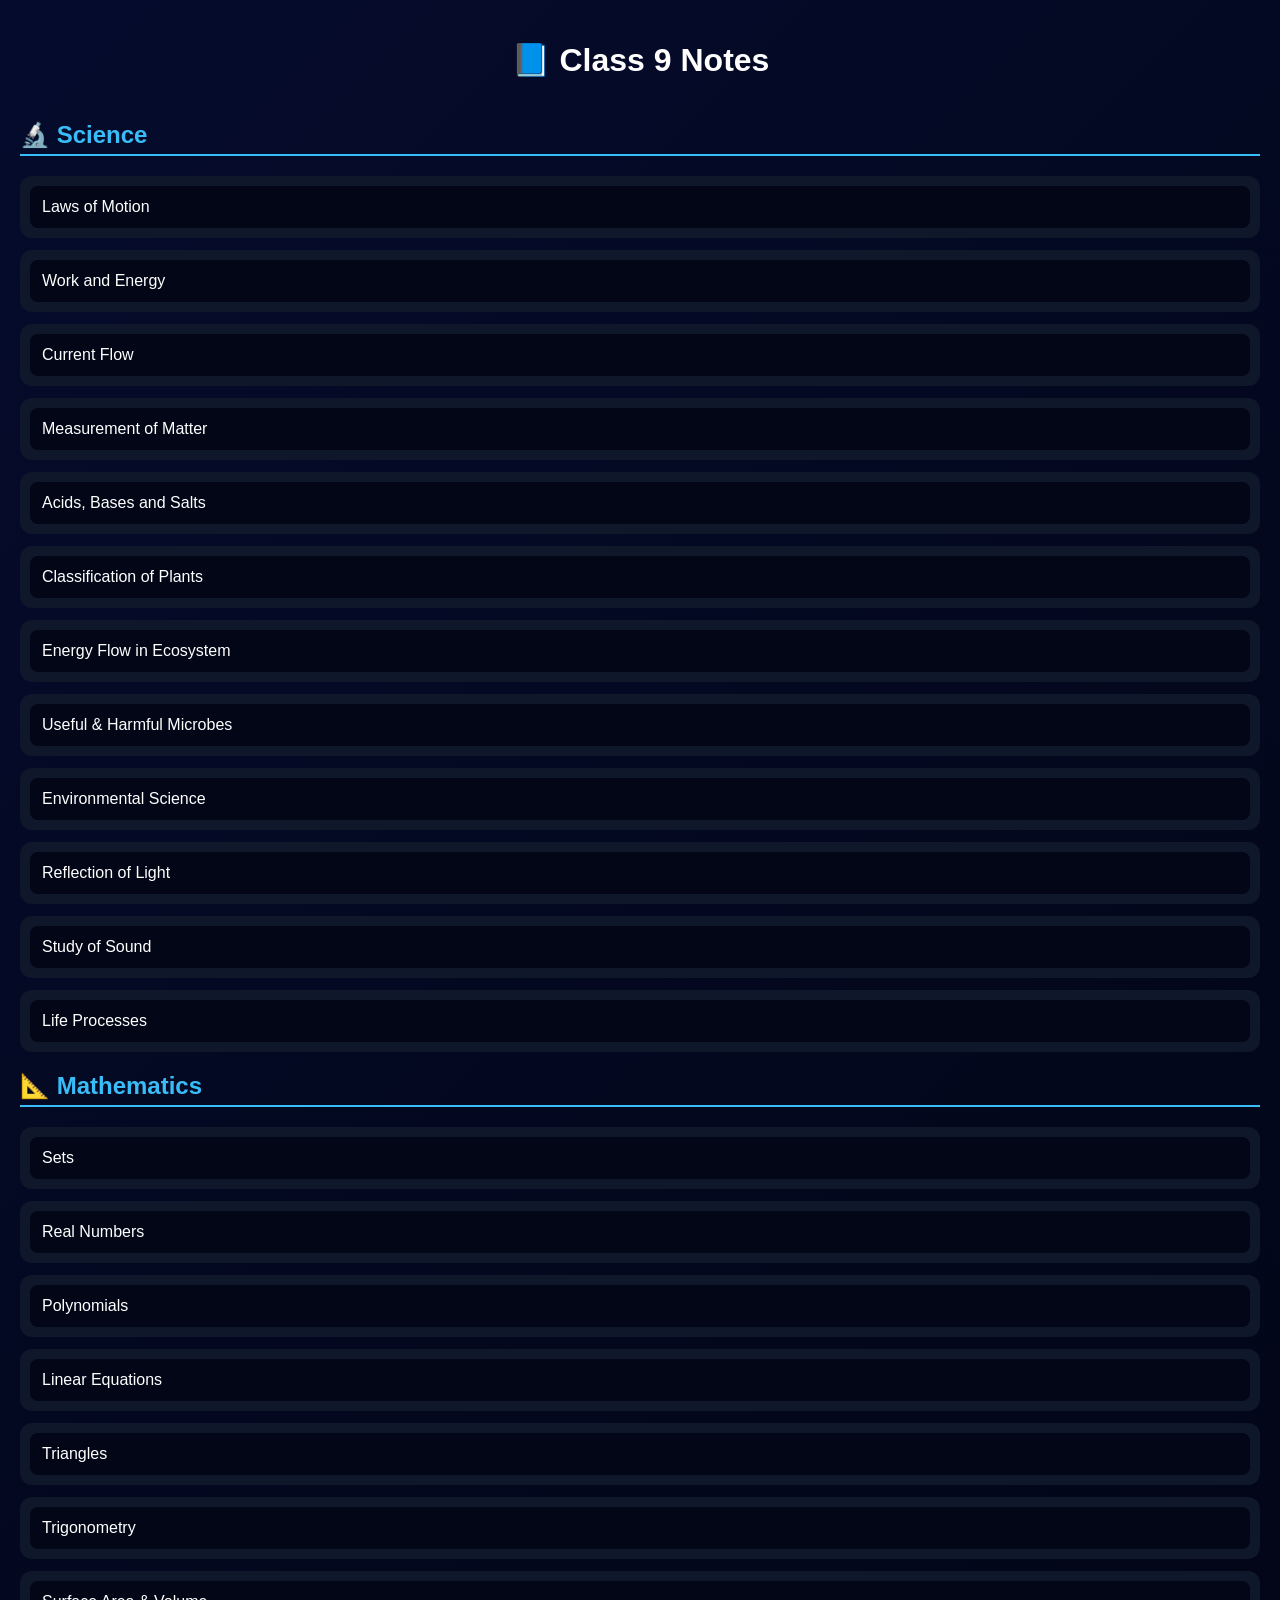
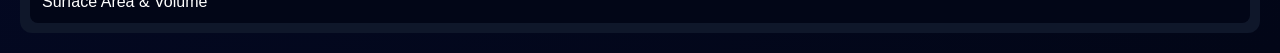
==== commit d473a548: "Refactor notes.html with improved styling and structure" ====
--- a/notes.html
+++ b/notes.html
@@ -1,29 +1,93 @@
 <!DOCTYPE html>
 <html lang="en">
 <head>
-  <meta charset="UTF-8">
-  <title>Class 9 Notes</title>
-  <link rel="stylesheet" href="style.css">
+<meta charset="UTF-8">
+<title>Class 9 Notes</title>
+<style>
+body{
+  margin:0;
+  font-family: Arial, sans-serif;
+  background: linear-gradient(135deg,#050b2c,#020617);
+  color:#fff;
+}
+
+h1{
+  text-align:center;
+  padding:20px;
+}
+
+.section{
+  margin:20px;
+}
+
+.section h2{
+  color:#38bdf8;
+  border-bottom:2px solid #38bdf8;
+  padding-bottom:5px;
+}
+
+.card{
+  background:#0f172a;
+  border-radius:12px;
+  margin:12px 0;
+  padding:10px;
+}
+
+.lesson-btn{
+  width:100%;
+  background:#020617;
+  color:#fff;
+  border:none;
+  padding:12px;
+  font-size:16px;
+  border-radius:8px;
+  cursor:pointer;
+  text-align:left;
+}
+
+.lesson-btn:hover{
+  background:#020617cc;
+}
+
+.lesson-notes{
+  display:none;
+  padding:10px 15px;
+  margin-top:10px;
+  background:#020617;
+  border-radius:8px;
+  font-size:14px;
+  line-height:1.6;
+}
+
+ul{padding-left:18px;}
+</style>
+
+<script>
+function toggle(btn){
+  const notes = btn.nextElementSibling;
+  const all = document.querySelectorAll(".lesson-notes");
+  all.forEach(n => {
+    if(n !== notes) n.style.display="none";
+  });
+  notes.style.display = (notes.style.display==="block") ? "none" : "block";
+}
+</script>
 </head>
 
 <body>
 
-<header>
-  <h1>Class 9 Notes</h1>
-  <p>Science & Mathematics – Detailed Notes</p>
-</header>
-
-<main style="padding:20px">
+<h1>📘 Class 9 Notes</h1>
 
 <!-- ================= SCIENCE ================= -->
-<h2>🔬 SCIENCE</h2>
-
-<div class="item">
+<div class="section">
+<h2>🔬 Science</h2>
+
+<div class="card">
 <button class="lesson-btn" onclick="toggle(this)">Laws of Motion</button>
 <div class="lesson-notes">
 <ul>
-<li>Force causes change in motion.</li>
-<li>First Law: Body remains at rest or uniform motion.</li>
+<li>Force causes change in motion</li>
+<li>First Law: Inertia</li>
 <li>Second Law: F = ma</li>
 <li>Third Law: Action = Reaction</li>
 <li>Momentum p = mv</li>
@@ -31,7 +95,7 @@
 </div>
 </div>
 
-<div class="item">
+<div class="card">
 <button class="lesson-btn" onclick="toggle(this)">Work and Energy</button>
 <div class="lesson-notes">
 <ul>
@@ -43,7 +107,7 @@
 </div>
 </div>
 
-<div class="item">
+<div class="card">
 <button class="lesson-btn" onclick="toggle(this)">Current Flow</button>
 <div class="lesson-notes">
 <ul>
@@ -55,7 +119,7 @@
 </div>
 </div>
 
-<div class="item">
+<div class="card">
 <button class="lesson-btn" onclick="toggle(this)">Measurement of Matter</button>
 <div class="lesson-notes">
 <ul>
@@ -66,241 +130,177 @@
 </div>
 </div>
 
-<div class="item">
+<div class="card">
 <button class="lesson-btn" onclick="toggle(this)">Acids, Bases and Salts</button>
 <div class="lesson-notes">
 <ul>
 <li>Acids turn blue litmus red</li>
 <li>Bases turn red litmus blue</li>
-<li>Salts from acid + base</li>
-<li>pH scale measures acidity</li>
-</ul>
-</div>
-</div>
-
-<div class="item">
+<li>Salts = acid + base</li>
+</ul>
+</div>
+</div>
+
+<div class="card">
 <button class="lesson-btn" onclick="toggle(this)">Classification of Plants</button>
 <div class="lesson-notes">
 <ul>
-<li>Based on structure</li>
-<li>Thallophyta, Bryophyta, Pteridophyta</li>
-<li>Makes study easy</li>
-</ul>
-</div>
-</div>
-
-<div class="item">
+<li>Thallophyta</li>
+<li>Bryophyta</li>
+<li>Pteridophyta</li>
+<li>Gymnosperms & Angiosperms</li>
+</ul>
+</div>
+</div>
+
+<div class="card">
 <button class="lesson-btn" onclick="toggle(this)">Energy Flow in Ecosystem</button>
 <div class="lesson-notes">
 <ul>
-<li>Sun → Plants → Animals</li>
-<li>Food chain shows energy transfer</li>
-<li>10% energy rule</li>
-</ul>
-</div>
-</div>
-
-<div class="item">
+<li>Producers, Consumers, Decomposers</li>
+<li>Food chain</li>
+<li>10% law of energy transfer</li>
+</ul>
+</div>
+</div>
+
+<div class="card">
 <button class="lesson-btn" onclick="toggle(this)">Useful & Harmful Microbes</button>
 <div class="lesson-notes">
 <ul>
-<li>Useful microbes help digestion</li>
 <li>Used in medicines</li>
-<li>Harmful microbes cause diseases</li>
-</ul>
-</div>
-</div>
-
-<div class="item">
+<li>Cause diseases</li>
+<li>Used in fermentation</li>
+</ul>
+</div>
+</div>
+
+<div class="card">
 <button class="lesson-btn" onclick="toggle(this)">Environmental Science</button>
 <div class="lesson-notes">
 <ul>
-<li>Includes air, water, soil</li>
-<li>Pollution harms environment</li>
-<li>Conservation is important</li>
-</ul>
-</div>
-</div>
-
-<div class="item">
+<li>Pollution</li>
+<li>Global warming</li>
+<li>Conservation of resources</li>
+</ul>
+</div>
+</div>
+
+<div class="card">
 <button class="lesson-btn" onclick="toggle(this)">Reflection of Light</button>
 <div class="lesson-notes">
 <ul>
-<li>Light travels in straight line</li>
-<li>Angle of incidence = reflection</li>
-<li>Mirrors reflect light</li>
-</ul>
-</div>
-</div>
-
-<div class="item">
-<button class="lesson-btn" onclick="toggle(this)">Sound</button>
-<div class="lesson-notes">
-<ul>
-<li>Sound produced by vibrations</li>
-<li>Frequency → pitch</li>
-<li>Amplitude → loudness</li>
-</ul>
-</div>
-</div>
-
-<div class="item">
+<li>Laws of reflection</li>
+<li>Plane mirror</li>
+<li>Image formation</li>
+</ul>
+</div>
+</div>
+
+<div class="card">
+<button class="lesson-btn" onclick="toggle(this)">Study of Sound</button>
+<div class="lesson-notes">
+<ul>
+<li>Sound is a wave</li>
+<li>Frequency & amplitude</li>
+<li>Audible range</li>
+</ul>
+</div>
+</div>
+
+<div class="card">
 <button class="lesson-btn" onclick="toggle(this)">Life Processes</button>
 <div class="lesson-notes">
 <ul>
-<li>Nutrition, respiration, excretion</li>
-<li>Essential for survival</li>
-</ul>
-</div>
-</div>
-
-<div class="item">
-<button class="lesson-btn" onclick="toggle(this)">Heredity and Variations</button>
-<div class="lesson-notes">
-<ul>
-<li>Traits pass from parents</li>
-<li>Variations cause evolution</li>
-</ul>
-</div>
-</div>
-
-<div class="item">
-<button class="lesson-btn" onclick="toggle(this)">Biotechnology</button>
-<div class="lesson-notes">
-<ul>
-<li>Use of organisms for products</li>
-<li>Used in agriculture & medicine</li>
-</ul>
-</div>
-</div>
-
-<div class="item">
-<button class="lesson-btn" onclick="toggle(this)">Space Telescope</button>
-<div class="lesson-notes">
-<ul>
-<li>Observe distant objects</li>
-<li>Collect light from space</li>
-</ul>
-</div>
+<li>Nutrition</li>
+<li>Respiration</li>
+<li>Transportation</li>
+<li>Excretion</li>
+</ul>
+</div>
+</div>
+
 </div>
 
 <!-- ================= MATHS ================= -->
-<h2>📐 MATHEMATICS</h2>
-
-<div class="item">
+<div class="section">
+<h2>📐 Mathematics</h2>
+
+<div class="card">
 <button class="lesson-btn" onclick="toggle(this)">Sets</button>
 <div class="lesson-notes">
 <ul>
-<li>Collection of well-defined objects</li>
-<li>Represented by { }</li>
-</ul>
-</div>
-</div>
-
-<div class="item">
+<li>Definition of set</li>
+<li>Types of sets</li>
+<li>Subset</li>
+</ul>
+</div>
+</div>
+
+<div class="card">
 <button class="lesson-btn" onclick="toggle(this)">Real Numbers</button>
 <div class="lesson-notes">
 <ul>
-<li>Rational & irrational numbers</li>
-<li>Euclid’s division lemma</li>
-</ul>
-</div>
-</div>
-
-<div class="item">
+<li>Rational numbers</li>
+<li>Irrational numbers</li>
+<li>Euclid’s division theorem</li>
+</ul>
+</div>
+</div>
+
+<div class="card">
 <button class="lesson-btn" onclick="toggle(this)">Polynomials</button>
 <div class="lesson-notes">
 <ul>
-<li>Variables & coefficients</li>
-<li>Degree = highest power</li>
-</ul>
-</div>
-</div>
-
-<div class="item">
-<button class="lesson-btn" onclick="toggle(this)">Ratio and Proportion</button>
-<div class="lesson-notes">
-<ul>
-<li>Ratio compares quantities</li>
-<li>Proportion shows equality</li>
-</ul>
-</div>
-</div>
-
-<div class="item">
+<li>Degree of polynomial</li>
+<li>Linear & quadratic</li>
+<li>Zeroes of polynomial</li>
+</ul>
+</div>
+</div>
+
+<div class="card">
 <button class="lesson-btn" onclick="toggle(this)">Linear Equations</button>
 <div class="lesson-notes">
 <ul>
 <li>ax + by + c = 0</li>
-<li>Graph is straight line</li>
-</ul>
-</div>
-</div>
-
-<div class="item">
-<button class="lesson-btn" onclick="toggle(this)">Geometry Basics</button>
-<div class="lesson-notes">
-<ul>
-<li>Point has no dimension</li>
-<li>Line has length only</li>
-</ul>
-</div>
-</div>
-
-<div class="item">
+<li>Graphical solution</li>
+</ul>
+</div>
+</div>
+
+<div class="card">
 <button class="lesson-btn" onclick="toggle(this)">Triangles</button>
 <div class="lesson-notes">
 <ul>
-<li>Sum of angles = 180°</li>
-<li>SSS, SAS, ASA rules</li>
-</ul>
-</div>
-</div>
-
-<div class="item">
-<button class="lesson-btn" onclick="toggle(this)">Circle</button>
-<div class="lesson-notes">
-<ul>
-<li>All points equidistant</li>
-<li>Diameter = 2 × radius</li>
-</ul>
-</div>
-</div>
-
-<div class="item">
+<li>Congruence rules</li>
+<li>SSS, SAS, ASA</li>
+</ul>
+</div>
+</div>
+
+<div class="card">
 <button class="lesson-btn" onclick="toggle(this)">Trigonometry</button>
 <div class="lesson-notes">
 <ul>
-<li>sinθ = P/H</li>
-<li>cosθ = B/H</li>
-<li>tanθ = P/B</li>
-</ul>
-</div>
-</div>
-
-<div class="item">
+<li>Sin, Cos, Tan</li>
+<li>Trigonometric ratios</li>
+</ul>
+</div>
+</div>
+
+<div class="card">
 <button class="lesson-btn" onclick="toggle(this)">Surface Area & Volume</button>
 <div class="lesson-notes">
 <ul>
-<li>Cube = a³</li>
-<li>Cuboid = l×b×h</li>
-<li>Cylinder = πr²h</li>
-</ul>
-</div>
-</div>
-
-</main>
-
-<a href="index.html" style="display:block;text-align:center;margin:20px;font-weight:bold;color:#2b7cff;">
-⬅ Back to Home
-</a>
-
-<script>
-function toggle(btn) {
-  const notes = btn.nextElementSibling;
-  notes.style.display = (notes.style.display === "block") ? "none" : "block";
-}
-</script>
+<li>Cone</li>
+<li>Cylinder</li>
+<li>Sphere</li>
+</ul>
+</div>
+</div>
+
+</div>
 
 </body>
   </html>
